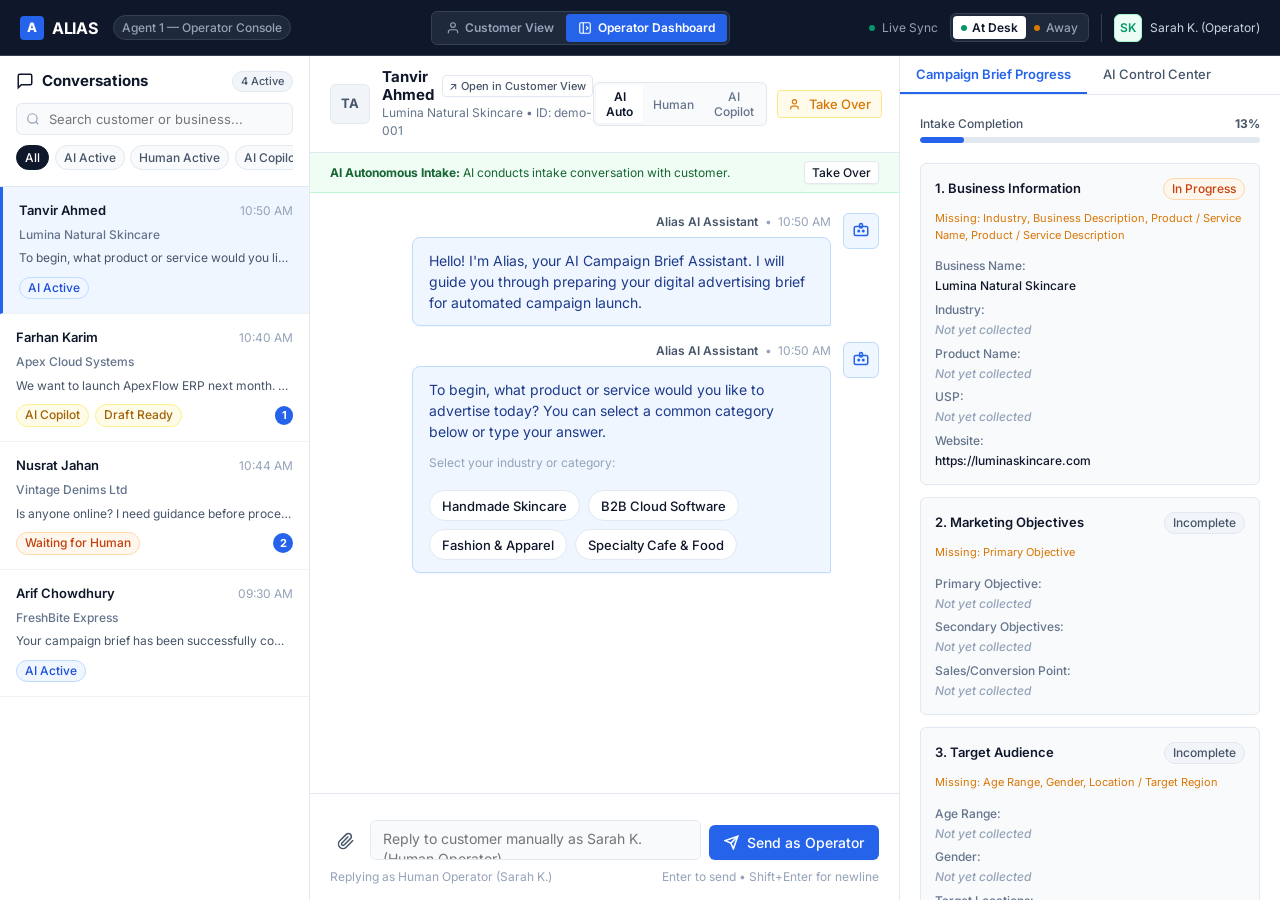
==== operator.html @ d5783acb "html files" ====
<!DOCTYPE html>
<html lang="en">
<head>
  <meta charset="UTF-8">
  <meta name="viewport" content="width=device-width, initial-scale=1.0">
  <title>Alias — Human–AI Operator Dashboard</title>
  <link rel="stylesheet" href="css/style.css?v=7">
  <link rel="stylesheet" href="css/layout.css?v=7">
  <link rel="stylesheet" href="css/components.css?v=7">
  <link rel="stylesheet" href="css/chat.css?v=7">
  <link rel="stylesheet" href="css/dashboard.css?v=7">
</head>
<body>
  <div class="app-wrapper">
    <!-- Top Navigation -->
    <header class="app-nav">
      <div class="nav-brand-section">
        <a href="index.html" class="brand-logo">
          <div class="brand-icon">A</div>
          <span>ALIAS</span>
        </a>
        <span class="module-badge">Agent 1 — Operator Console</span>
      </div>

      <!-- View Switcher -->
      <nav class="nav-view-switcher" aria-label="Interface Views">
        <a href="index.html" class="nav-switch-btn" id="nav-link-customer" title="Customer Experience">
          <svg width="14" height="14" viewBox="0 0 24 24" fill="none" stroke="currentColor" stroke-width="2"><path d="M20 21v-2a4 4 0 0 0-4-4H8a4 4 0 0 0-4 4v2"/><circle cx="12" cy="7" r="4"/></svg>
          Customer View
        </a>
        <a href="operator.html" class="nav-switch-btn active" title="Human Operator Dashboard">
          <svg width="14" height="14" viewBox="0 0 24 24" fill="none" stroke="currentColor" stroke-width="2"><rect width="18" height="18" x="3" y="3" rx="2"/><path d="M9 3v18"/><path d="m14 9 3 3-3 3"/></svg>
          Operator Dashboard
        </a>
      </nav>

      <div class="nav-actions-section">
        <div class="sync-status-indicator" title="Connected to Real-time State Bus">
          <span class="sync-pulse"></span>
          <span>Live Sync</span>
        </div>

        <!-- Operator Presence Switcher -->
        <div class="presence-selector" role="group" aria-label="Operator Desk Presence">
          <button class="presence-btn active" id="presence-btn-present" title="At Desk: AI displays response review window with auto-send countdown">
            <span class="badge-dot active"></span> At Desk
          </button>
          <button class="presence-btn" id="presence-btn-away" title="Away: AI auto-sends immediately without waiting">
            <span class="badge-dot warning"></span> Away
          </button>
        </div>

        <div style="display:flex; align-items:center; gap:0.5rem; font-size:12px; color:#cbd5e1; border-left:1px solid #334155; padding-left:0.75rem;">
          <div class="avatar avatar-human" style="width:28px; height:28px; font-size:12px;">SK</div>
          <span>Sarah K. (Operator)</span>
        </div>
      </div>
    </header>

    <!-- 3-Panel Operator Dashboard -->
    <main class="dashboard-container">
      
      <!-- Left Panel: Conversation List -->
      <section class="conversations-sidebar" aria-label="Customer conversations">
        <div class="sidebar-header">
          <div class="sidebar-title-row">
            <span class="sidebar-title">
              <svg width="18" height="18" viewBox="0 0 24 24" fill="none" stroke="currentColor" stroke-width="2"><path d="M21 15a2 2 0 0 1-2 2H7l-4 4V5a2 2 0 0 1 2-2h14a2 2 0 0 1 2 2z"/></svg>
              Conversations
            </span>
            <span class="badge badge-neutral" style="font-size:11px;">4 Active</span>
          </div>

          <!-- Search Input -->
          <div class="search-wrapper">
            <svg class="search-icon" width="14" height="14" viewBox="0 0 24 24" fill="none" stroke="currentColor" stroke-width="2"><circle cx="11" cy="11" r="8"/><path d="m21 21-4.3-4.3"/></svg>
            <input type="text" class="search-input" id="operator-search" placeholder="Search customer or business..." aria-label="Search conversations">
          </div>

          <!-- Filter Chips -->
          <div class="filter-chips">
            <button class="filter-chip active" data-filter="all">All</button>
            <button class="filter-chip" data-filter="ai_active">AI Active</button>
            <button class="filter-chip" data-filter="human_active">Human Active</button>
            <button class="filter-chip" data-filter="copilot">AI Copilot</button>
            <button class="filter-chip" data-filter="waiting">Waiting</button>
            <button class="filter-chip" data-filter="unread">Unread</button>
            <button class="filter-chip" data-filter="drafts">Pending Drafts</button>
          </div>
        </div>

        <!-- Conversation Cards -->
        <div class="conversations-list" id="conv-list-container" role="list">
          <!-- Rendered dynamically -->
        </div>
      </section>

      <!-- Center Panel: Conversation Workspace -->
      <section class="workspace-panel" aria-label="Conversation workspace">
        <!-- Header -->
        <div class="workspace-header">
          <div class="workspace-customer-meta">
            <div class="avatar avatar-customer" id="ws-customer-avatar" style="width:40px; height:40px; font-weight:700;">TA</div>
            <div>
              <div style="display:flex; align-items:center; gap:0.5rem;">
                <div class="workspace-customer-name" id="ws-customer-name">Tanvir Ahmed</div>
                <a href="index.html" class="btn btn-ghost btn-xs" id="ws-open-customer-view" title="Switch Customer View to this account" style="font-size:11px; padding:2px 6px; border:1px solid #e2e8f0;">
                  ↗ Open in Customer View
                </a>
              </div>
              <div class="workspace-customer-sub" id="ws-business-name">Lumina Natural Skincare • ID: demo-001</div>
            </div>
          </div>

          <!-- Mode Segmented Control & Handoff Actions -->
          <div class="workspace-controls">
            <div class="mode-segmented-control" role="group" aria-label="Conversation Operating Mode">
              <button class="mode-segment-btn active" id="mode-btn-auto" title="AI handles conversation independently">AI Auto</button>
              <button class="mode-segment-btn" id="mode-btn-human" title="Human operator handles conversation directly">Human</button>
              <button class="mode-segment-btn" id="mode-btn-copilot" title="AI suggests drafts; operator approves prior to sending">AI Copilot</button>
            </div>

            <!-- Quick Action Buttons -->
            <button class="btn btn-warning btn-sm" id="btn-takeover" title="Take over conversation immediately from AI">
              <svg width="13" height="13" viewBox="0 0 24 24" fill="none" stroke="currentColor" stroke-width="2"><path d="M19 21v-2a4 4 0 0 0-4-4H9a4 4 0 0 0-4 4v2"/><circle cx="12" cy="7" r="4"/></svg>
              Take Over
            </button>
            <button class="btn btn-secondary btn-sm" id="btn-return-ai" style="display:none;" title="Return control back to automated AI intake">
              <svg width="13" height="13" viewBox="0 0 24 24" fill="none" stroke="currentColor" stroke-width="2"><path d="M12 2a2 2 0 0 1 2 2v2a2 2 0 0 1-2 2 2 2 0 0 1-2-2V4a2 2 0 0 1 2-2z"/><rect width="18" height="12" x="3" y="6" rx="2"/></svg>
              Return to AI
            </button>
          </div>
        </div>

        <!-- Status & Countdown Banner -->
        <div class="workspace-status-banner banner-ai" id="ws-banner">
          <span id="ws-banner-text"><strong>AI Automatic Active:</strong> Alias AI is autonomously conducting campaign intake.</span>
          <span id="ws-banner-action"></span>
        </div>

        <!-- AI Pre-Send Review Card (for AI Auto mode with countdown & editing) -->
        <div id="auto-review-container"></div>

        <!-- Copilot Suggested Draft Container (Docked when available) -->
        <div id="copilot-draft-container"></div>

        <!-- Shared Message Timeline -->
        <div class="chat-messages operator-view" id="ws-chat-messages" role="log" aria-live="polite">
          <!-- Rendered dynamically with distinct sender labels -->
        </div>

        <!-- Operator Composer -->
        <div class="chat-composer">
          <!-- Attachment Preview Bar -->
          <div id="operator-attachment-preview-container" class="attachment-preview-bar"></div>

          <div class="composer-controls">
            <!-- Hidden native file input -->
            <input type="file" id="operator-file-input" style="display:none;" multiple accept=".pdf,.doc,.docx,.png,.jpg,.jpeg,.webp">
            <button class="btn-icon" id="btn-operator-attach" title="Attach Campaign Reference Document">
              <svg width="18" height="18" viewBox="0 0 24 24" fill="none" stroke="currentColor" stroke-width="2"><path d="m21.44 11.05-9.19 9.19a6 6 0 0 1-8.49-8.49l8.57-8.57A4 4 0 1 1 18 8.84l-8.59 8.57a2 2 0 0 1-2.83-2.83l8.49-8.48"/></svg>
            </button>
            <textarea
              class="composer-input"
              id="operator-composer-input"
              rows="1"
              placeholder="Reply to customer manually as Sarah K. (Human Operator)..."
              aria-label="Operator reply"
            ></textarea>
            <button class="btn btn-primary" id="btn-operator-send" title="Send message to customer">
              <svg width="15" height="15" viewBox="0 0 24 24" fill="none" stroke="currentColor" stroke-width="2.5"><line x1="22" y1="2" x2="11" y2="13"/><polygon points="22 2 15 22 11 13 2 9 22 2"/></svg>
              <span>Send as Operator</span>
            </button>
          </div>
          <div class="composer-footer">
            <span>Replying as Human Operator (Sarah K.)</span>
            <span>Enter to send • Shift+Enter for newline</span>
          </div>
        </div>
      </section>

      <!-- Right Panel: Customer Information & AI Control Center -->
      <aside class="details-sidebar" aria-label="Customer details and AI control center">
        <!-- Tab Navigation -->
        <div class="tabs-nav">
          <button class="tab-btn active" id="tab-btn-campaign">Campaign Brief Progress</button>
          <button class="tab-btn" id="tab-btn-aicontrol">AI Control Center</button>
        </div>

        <!-- Tab 1: Campaign Brief Progress -->
        <div class="tab-panel active details-content" id="panel-campaign">
          <!-- Progress Gauge -->
          <div class="progress-container">
            <div class="progress-header">
              <span>Intake Completion</span>
              <strong id="operator-progress-percent">0%</strong>
            </div>
            <div class="progress-track">
              <div class="progress-fill" id="operator-progress-bar" style="width: 0%;"></div>
            </div>
          </div>

          <!-- 6 Core Campaign Sections -->
          <div id="campaign-sections-container" style="display:flex; flex-direction:column; gap:0.75rem;">
            <!-- Rendered dynamically -->
          </div>

          <!-- Review & Confirm Button -->
          <div style="margin-top:auto; padding-top:0.75rem;">
            <button class="btn btn-primary" id="btn-open-brief-modal" style="width:100%;">
              Review & Confirm Final Brief
            </button>
          </div>
        </div>

        <!-- Tab 2: AI Control Center -->
        <div class="tab-panel details-content" id="panel-aicontrol">
          <!-- Global AI Controls -->
          <div class="control-group">
            <div class="control-group-title">
              <svg width="16" height="16" viewBox="0 0 24 24" fill="none" stroke="currentColor" stroke-width="2"><circle cx="12" cy="12" r="3"/><path d="M19.4 15a1.65 1.65 0 0 0 .33 1.82l.06.06a2 2 0 0 1 0 2.83 2 2 0 0 1-2.83 0l-.06-.06a1.65 1.65 0 0 0-1.82-.33 1.65 1.65 0 0 0-1 1.51V21a2 2 0 0 1-2 2 2 2 0 0 1-2-2v-.09A1.65 1.65 0 0 0 9 19.4a1.65 1.65 0 0 0-1.82.33l-.06.06a2 2 0 0 1-2.83 0 2 2 0 0 1 0-2.83l.06-.06a1.65 1.65 0 0 0 .33-1.82 1.65 1.65 0 0 0-1.51-1H3a2 2 0 0 1-2-2 2 2 0 0 1 2-2h.09A1.65 1.65 0 0 0 4.6 9a1.65 1.65 0 0 0-.33-1.82l-.06-.06a2 2 0 0 1 0-2.83 2 2 0 0 1 2.83 0l.06.06a1.65 1.65 0 0 0 1.82.33H9a1.65 1.65 0 0 0 1-1.51V3a2 2 0 0 1 2-2 2 2 0 0 1 2 2v.09a1.65 1.65 0 0 0 1 1.51 1.65 1.65 0 0 0 1.82-.33l.06-.06a2 2 0 0 1 2.83 0 2 2 0 0 1 0 2.83l-.06.06a1.65 1.65 0 0 0-.33 1.82V9a1.65 1.65 0 0 0 1.51 1H21a2 2 0 0 1 2 2 2 2 0 0 1-2 2h-.09a1.65 1.65 0 0 0-1.51 1z"/></svg>
              Global Policy Controls
            </div>

            <div class="control-row">
              <div>
                <div style="font-weight:600; font-size:13px;">Master AI Auto-Response</div>
                <div style="font-size:11px; color:#64748b;">Allow AI to send automated messages</div>
              </div>
              <label class="toggle-switch">
                <input type="checkbox" id="toggle-global-ai" checked>
                <span class="toggle-slider"></span>
              </label>
            </div>

            <div class="control-row">
              <div>
                <div style="font-weight:600; font-size:13px;">Global AI Copilot Mode</div>
                <div style="font-size:11px; color:#64748b;">Generate drafts for human approval</div>
              </div>
              <label class="toggle-switch">
                <input type="checkbox" id="toggle-global-copilot" checked>
                <span class="toggle-slider"></span>
              </label>
            </div>
          </div>

          <!-- Automatic Takeover Settings -->
          <div class="control-group">
            <div class="control-group-title">
              <svg width="16" height="16" viewBox="0 0 24 24" fill="none" stroke="currentColor" stroke-width="2"><circle cx="12" cy="12" r="10"/><polyline points="12 6 12 12 16 14"/></svg>
              Automatic AI Takeover Policy
            </div>
            <div style="font-size:12px; color:#475569;">
              If a customer message remains unanswered by a human operator, AI will automatically take over to ensure continuity.
            </div>
            <div class="form-group" style="margin-top:0.35rem;">
              <label class="form-label">Waiting Period Delay</label>
              <select class="form-control" id="select-takeover-delay">
                <option value="15">15 seconds (Demo Fast Simulation)</option>
                <option value="120">2 minutes</option>
                <option value="300">5 minutes</option>
                <option value="600">10 minutes</option>
                <option value="900">15 minutes</option>
              </select>
            </div>
          </div>

          <!-- Pre-Send Review Window Settings -->
          <div class="control-group">
            <div class="control-group-title">
              <svg width="16" height="16" viewBox="0 0 24 24" fill="none" stroke="currentColor" stroke-width="2"><path d="M12 2a2 2 0 0 1 2 2v2a2 2 0 0 1-2 2 2 2 0 0 1-2-2V4a2 2 0 0 1 2-2z"/><rect width="18" height="12" x="3" y="6" rx="2"/></svg>
              AI Pre-Send Review Window (Grace Period)
            </div>
            <div style="font-size:12px; color:#475569;">
              When operator is At Desk, AI displays generated messages for this period allowing corrections. If you do not intervene, AI sends automatically when the timer reaches zero.
            </div>
            <div class="form-group" style="margin-top:0.35rem;">
              <label class="form-label">Review Window Countdown</label>
              <select class="form-control" id="select-review-delay">
                <option value="5">5 seconds (Quick Peek)</option>
                <option value="15" selected>15 seconds (Standard Review)</option>
                <option value="30">30 seconds (Thorough Review)</option>
                <option value="60">60 seconds (Extended Review)</option>
                <option value="0">0 seconds (Instant Auto-Send)</option>
              </select>
            </div>
          </div>
        </div>
      </aside>
    </main>

    <!-- Final Brief Review Modal -->
    <div class="modal-overlay" id="brief-modal" role="dialog" aria-modal="true" aria-labelledby="modal-title">
      <div class="modal-container">
        <div class="modal-header">
          <h2 id="modal-title" style="font-size:16px; font-weight:700; color:#0f172a;">Campaign Brief Intake Summary</h2>
          <button class="btn-icon" id="btn-close-modal" title="Close modal">
            <svg width="18" height="18" viewBox="0 0 24 24" fill="none" stroke="currentColor" stroke-width="2"><line x1="18" y1="6" x2="6" y2="18"/><line x1="6" y1="6" x2="18" y2="18"/></svg>
          </button>
        </div>
        <div class="modal-body" id="brief-modal-content">
          <!-- Rendered dynamically -->
        </div>
        <div class="modal-footer">
          <button class="btn btn-secondary" id="btn-modal-close-action">Close</button>
          <button class="btn btn-primary" id="btn-modal-confirm">Confirm Campaign Brief</button>
        </div>
      </div>
    </div>

    <!-- Toast Notification Container -->
    <div class="toast-container" id="toast-container"></div>
  </div>

  <!-- JavaScript Modules -->
  <script src="js/state.js?v=7"></script>
  <script src="js/campaign.js?v=7"></script>
  <script src="js/mockAI.js?v=7"></script>
  <script src="js/handoff.js?v=7"></script>
  <script src="js/aiControl.js?v=7"></script>
  <script src="js/chat.js?v=7"></script>
  <script src="js/operator.js?v=7"></script>
</body>
</html>
---- css/style.css ----
/* ALIAS Enterprise Design System - Base & Typography */
@import url('https://fonts.googleapis.com/css2?family=Inter:wght@400;500;600;700&display=swap');

:root {
  /* Color Palette - Enterprise Slate & Blue */
  --color-primary: #2563eb;
  --color-primary-hover: #1d4ed8;
  --color-primary-light: #eff6ff;
  --color-primary-subtle: #dbeafe;
  --color-primary-dark: #1e40af;

  --color-navy: #0f172a;
  --color-navy-surface: #1e293b;
  --color-navy-border: #334155;

  --color-bg: #f8fafc;
  --color-surface: #ffffff;
  --color-surface-hover: #f1f5f9;
  --color-border: #e2e8f0;
  --color-border-subtle: #edf2f7;

  --color-text-main: #0f172a;
  --color-text-secondary: #475569;
  --color-text-muted: #64748b;
  --color-text-subtle: #94a3b8;
  --color-text-inverse: #ffffff;

  --color-success: #059669;
  --color-success-bg: #ecfdf5;
  --color-success-border: #a7f3d0;

  --color-warning: #d97706;
  --color-warning-bg: #fffbeb;
  --color-warning-border: #fde68a;

  --color-danger: #dc2626;
  --color-danger-bg: #fef2f2;
  --color-danger-border: #fecaca;

  --color-purple: #6366f1;
  --color-purple-bg: #eef2ff;
  --color-purple-border: #c7d2fe;

  /* Typography */
  --font-family: 'Inter', -apple-system, BlinkMacSystemFont, "Segoe UI", Roboto, sans-serif;
  --font-size-xs: 0.75rem;     /* 12px */
  --font-size-sm: 0.8125rem;   /* 13px */
  --font-size-base: 0.875rem;  /* 14px */
  --font-size-md: 0.9375rem;   /* 15px */
  --font-size-lg: 1rem;        /* 16px */
  --font-size-xl: 1.125rem;    /* 18px */
  --font-size-2xl: 1.25rem;    /* 20px */
  --font-size-3xl: 1.5rem;     /* 24px */

  /* Spacing */
  --space-1: 0.25rem;  /* 4px */
  --space-2: 0.5rem;   /* 8px */
  --space-3: 0.75rem;  /* 12px */
  --space-4: 1rem;     /* 16px */
  --space-5: 1.25rem;  /* 20px */
  --space-6: 1.5rem;   /* 24px */
  --space-8: 2rem;     /* 32px */
  --space-10: 2.5rem;  /* 40px */

  /* Radii */
  --radius-sm: 4px;
  --radius-md: 6px;
  --radius-lg: 8px;
  --radius-xl: 12px;
  --radius-full: 9999px;

  /* Shadows - Minimal & crisp */
  --shadow-xs: 0 1px 2px rgba(15, 23, 42, 0.04);
  --shadow-sm: 0 1px 3px rgba(15, 23, 42, 0.08), 0 1px 2px rgba(15, 23, 42, 0.04);
  --shadow-md: 0 4px 6px -1px rgba(15, 23, 42, 0.07), 0 2px 4px -2px rgba(15, 23, 42, 0.05);
  --shadow-lg: 0 10px 15px -3px rgba(15, 23, 42, 0.08), 0 4px 6px -4px rgba(15, 23, 42, 0.03);
  --shadow-dropdown: 0 10px 25px -5px rgba(15, 23, 42, 0.12), 0 8px 10px -6px rgba(15, 23, 42, 0.08);

  /* Transitions */
  --transition-fast: 150ms ease;
  --transition-base: 200ms ease;
  --transition-smooth: 250ms cubic-bezier(0.16, 1, 0.3, 1);
}

*, *::before, *::after {
  box-sizing: border-box;
  margin: 0;
  padding: 0;
}

body {
  font-family: var(--font-family);
  font-size: var(--font-size-base);
  line-height: 1.5;
  color: var(--color-text-main);
  background-color: var(--color-bg);
  -webkit-font-smoothing: antialiased;
  -moz-osx-font-smoothing: grayscale;
  height: 100vh;
  overflow: hidden;
}

/* Scrollbar Styling */
::-webkit-scrollbar {
  width: 6px;
  height: 6px;
}
::-webkit-scrollbar-track {
  background: transparent;
}
::-webkit-scrollbar-thumb {
  background: #cbd5e1;
  border-radius: var(--radius-full);
}
::-webkit-scrollbar-thumb:hover {
  background: #94a3b8;
}

/* Accessibility & Focus */
:focus-visible {
  outline: 2px solid var(--color-primary);
  outline-offset: 2px;
}

a {
  color: inherit;
  text-decoration: none;
}

button {
  font-family: inherit;
  font-size: inherit;
  border: none;
  background: none;
  cursor: pointer;
}

input, textarea, select {
  font-family: inherit;
  font-size: inherit;
  color: inherit;
}
---- css/layout.css ----
/* ALIAS Application Layout & Navigation */

.app-wrapper {
  display: flex;
  flex-direction: column;
  height: 100vh;
  width: 100vw;
  overflow: hidden;
  background-color: var(--color-bg);
}

/* Global Top Navigation */
.app-nav {
  height: 56px;
  background-color: var(--color-navy);
  color: var(--color-text-inverse);
  display: flex;
  align-items: center;
  justify-content: space-between;
  padding: 0 1.25rem;
  border-bottom: 1px solid var(--color-navy-border);
  z-index: 50;
  flex-shrink: 0;
}

.nav-brand-section {
  display: flex;
  align-items: center;
  gap: 1rem;
}

.brand-logo {
  display: flex;
  align-items: center;
  gap: 0.5rem;
  font-weight: 700;
  font-size: var(--font-size-lg);
  letter-spacing: -0.02em;
  color: white;
}

.brand-icon {
  width: 24px;
  height: 24px;
  background: var(--color-primary);
  border-radius: var(--radius-sm);
  display: flex;
  align-items: center;
  justify-content: center;
  font-size: 13px;
  font-weight: 800;
}

.module-badge {
  font-size: var(--font-size-xs);
  padding: 0.15rem 0.5rem;
  background-color: var(--color-navy-surface);
  border: 1px solid var(--color-navy-border);
  border-radius: var(--radius-full);
  color: #94a3b8;
  font-weight: 500;
}

.nav-view-switcher {
  display: flex;
  align-items: center;
  background-color: var(--color-navy-surface);
  border: 1px solid var(--color-navy-border);
  border-radius: var(--radius-md);
  padding: 2px;
}

.nav-switch-btn {
  padding: 0.3125rem 0.75rem;
  font-size: var(--font-size-xs);
  font-weight: 600;
  border-radius: var(--radius-sm);
  color: #94a3b8;
  display: flex;
  align-items: center;
  gap: 0.35rem;
  transition: all var(--transition-fast);
}

.nav-switch-btn:hover {
  color: white;
}

.nav-switch-btn.active {
  background-color: var(--color-primary);
  color: white;
}

.nav-actions-section {
  display: flex;
  align-items: center;
  gap: 0.75rem;
}

.sync-status-indicator {
  display: flex;
  align-items: center;
  gap: 0.4rem;
  font-size: var(--font-size-xs);
  color: #94a3b8;
}

/* Active Customer Profile Pill in Top Nav */
.customer-active-pill {
  display: flex;
  align-items: center;
  gap: 0.5rem;
  background: rgba(255, 255, 255, 0.08);
  border: 1px solid rgba(255, 255, 255, 0.18);
  border-radius: var(--radius-md);
  padding: 4px 10px;
}

.sync-pulse {
  width: 6px;
  height: 6px;
  border-radius: 50%;
  background-color: var(--color-success);
}

/* Customer Experience Layout (matches Operator Dashboard full-height workspace) */
.customer-layout {
  display: flex;
  height: calc(100vh - 56px);
  overflow: hidden;
  background-color: var(--color-bg);
  width: 100vw;
}

/* Customer Profiles Sidebar */
.customer-sidebar {
  width: 310px;
  min-width: 280px;
  background: var(--color-surface);
  border-right: 1px solid var(--color-border);
  display: flex;
  flex-direction: column;
  height: 100%;
  overflow: hidden;
  flex-shrink: 0;
}

.customer-card-frame {
  flex: 1;
  min-width: 0;
  background: white;
  display: flex;
  flex-direction: column;
  height: 100%;
  overflow: hidden;
}

/* Customer Intake Progress Stepper */
.customer-intake-progress {
  display: flex;
  flex-direction: column;
  gap: 3px;
  min-width: 140px;
  cursor: pointer;
  padding: 0.25rem 0.5rem;
  border-radius: var(--radius-sm);
  border: 1px solid transparent;
  transition: all var(--transition-fast);
}

.customer-intake-progress:hover {
  background-color: var(--color-bg);
  border-color: var(--color-border);
}

.stepper-meta {
  display: flex;
  align-items: center;
  justify-content: space-between;
  gap: 0.35rem;
  font-size: var(--font-size-xs);
}

.stepper-label {
  font-weight: 600;
  color: var(--color-text-main);
}

.stepper-topic {
  color: var(--color-text-muted);
  font-size: 0.6875rem;
}

.stepper-track {
  width: 100%;
  height: 4px;
  background-color: var(--color-border);
  border-radius: var(--radius-full);
  overflow: hidden;
}

.stepper-bar {
  height: 100%;
  background-color: var(--color-primary);
  border-radius: var(--radius-full);
  transition: width 300ms ease;
}

.stepper-bar.complete {
  background-color: var(--color-success);
}

/* Customer Side Drawer for Live Brief */
.brief-drawer {
  position: fixed;
  top: 56px;
  right: 0;
  width: 360px;
  height: calc(100vh - 56px);
  background: white;
  border-left: 1px solid var(--color-border);
  box-shadow: var(--shadow-lg);
  transform: translateX(100%);
  transition: transform var(--transition-smooth);
  z-index: 90;
  display: flex;
  flex-direction: column;
}

.brief-drawer.open {
  transform: translateX(0);
}

.drawer-header {
  padding: 1rem 1.25rem;
  border-bottom: 1px solid var(--color-border);
  display: flex;
  align-items: center;
  justify-content: space-between;
}

.drawer-body {
  flex: 1;
  overflow-y: auto;
  padding: 1.25rem;
  display: flex;
  flex-direction: column;
  gap: 1rem;
}

.drawer-footer {
  padding: 0.875rem 1.25rem;
  border-top: 1px solid var(--color-border);
  background: var(--color-bg);
}

/* Responsive Rules */
@media (max-width: 1024px) {
  .dashboard-container {
    grid-template-columns: 260px 1fr 320px;
  }
}

@media (max-width: 860px) {
  .dashboard-container {
    grid-template-columns: 1fr;
    position: relative;
  }

  .conversations-sidebar,
  .details-sidebar {
    display: none;
    position: absolute;
    top: 0;
    bottom: 0;
    width: 300px;
    z-index: 40;
    box-shadow: var(--shadow-lg);
  }

  .conversations-sidebar.mobile-open {
    display: flex;
    left: 0;
  }

  .details-sidebar.mobile-open {
    display: flex;
    right: 0;
  }

  .customer-layout {
    padding: 0;
  }

  .customer-card-frame {
    max-width: 100%;
    border-radius: 0;
    border: none;
  }

  .brief-drawer {
    width: 100%;
  }
}
---- css/components.css ----
/* ALIAS UI Components - Professional Enterprise Design */

/* Buttons */
.btn {
  display: inline-flex;
  align-items: center;
  justify-content: center;
  gap: var(--space-2);
  padding: 0.5rem 0.875rem;
  font-size: var(--font-size-base);
  font-weight: 500;
  border-radius: var(--radius-md);
  border: 1px solid transparent;
  transition: all var(--transition-fast);
  white-space: nowrap;
  user-select: none;
}

.btn:disabled {
  opacity: 0.5;
  cursor: not-allowed;
  pointer-events: none;
}

.btn-primary {
  background-color: var(--color-primary);
  color: var(--color-text-inverse);
  box-shadow: var(--shadow-xs);
}
.btn-primary:hover {
  background-color: var(--color-primary-hover);
}
.btn-primary:active {
  background-color: var(--color-primary-dark);
}

.btn-secondary {
  background-color: var(--color-surface);
  color: var(--color-text-main);
  border-color: var(--color-border);
  box-shadow: var(--shadow-xs);
}
.btn-secondary:hover {
  background-color: var(--color-surface-hover);
  border-color: #cbd5e1;
}

.btn-outline {
  background-color: transparent;
  color: var(--color-primary);
  border-color: var(--color-primary);
}
.btn-outline:hover {
  background-color: var(--color-primary-light);
}

.btn-ghost {
  background-color: transparent;
  color: var(--color-text-secondary);
}
.btn-ghost:hover {
  background-color: var(--color-surface-hover);
  color: var(--color-text-main);
}

.btn-danger {
  background-color: var(--color-danger);
  color: var(--color-text-inverse);
}
.btn-danger:hover {
  background-color: #b91c1c;
}

.btn-warning {
  background-color: var(--color-warning-bg);
  color: var(--color-warning);
  border-color: var(--color-warning-border);
}
.btn-warning:hover {
  background-color: #fef3c7;
}

.btn-success {
  background-color: var(--color-success);
  color: var(--color-text-inverse);
}
.btn-success:hover {
  background-color: #047857;
}

.btn-sm {
  padding: 0.3125rem 0.625rem;
  font-size: var(--font-size-sm);
  border-radius: var(--radius-sm);
}

.btn-xs {
  padding: 0.2rem 0.45rem;
  font-size: var(--font-size-xs);
  border-radius: var(--radius-sm);
}

.btn-icon {
  padding: 0.4375rem;
  border-radius: var(--radius-md);
  color: var(--color-text-secondary);
}
.btn-icon:hover {
  background-color: var(--color-surface-hover);
  color: var(--color-text-main);
}

/* Badges */
.badge {
  display: inline-flex;
  align-items: center;
  gap: 0.35rem;
  padding: 0.1875rem 0.5rem;
  font-size: var(--font-size-xs);
  font-weight: 500;
  border-radius: var(--radius-full);
  line-height: 1.2;
}

.badge-ai {
  background-color: #eff6ff;
  color: #1d4ed8;
  border: 1px solid #bfdbfe;
}

.badge-human {
  background-color: #f0fdf4;
  color: #15803d;
  border: 1px solid #bbf7d0;
}

.badge-copilot {
  background-color: #fefce8;
  color: #a16207;
  border: 1px solid #fef08a;
}

.badge-warning {
  background-color: #fff7ed;
  color: #c2410c;
  border: 1px solid #fed7aa;
}

.badge-neutral {
  background-color: #f1f5f9;
  color: #475569;
  border: 1px solid #e2e8f0;
}

.badge-success {
  background-color: #ecfdf5;
  color: #047857;
  border: 1px solid #a7f3d0;
}

.badge-dot {
  width: 6px;
  height: 6px;
  border-radius: 50%;
  display: inline-block;
}
.badge-dot.active { background-color: var(--color-success); }
.badge-dot.warning { background-color: var(--color-warning); }
.badge-dot.ai { background-color: var(--color-primary); }
.badge-dot.copilot { background-color: #eab308; }

/* Forms & Inputs */
.form-group {
  display: flex;
  flex-direction: column;
  gap: var(--space-1);
  margin-bottom: var(--space-3);
}

.form-label {
  font-size: var(--font-size-sm);
  font-weight: 500;
  color: var(--color-text-secondary);
}

.form-control {
  width: 100%;
  padding: 0.5rem 0.75rem;
  font-size: var(--font-size-base);
  background-color: var(--color-surface);
  border: 1px solid var(--color-border);
  border-radius: var(--radius-md);
  color: var(--color-text-main);
  transition: border-color var(--transition-fast), box-shadow var(--transition-fast);
}

.form-control:focus {
  border-color: var(--color-primary);
  box-shadow: 0 0 0 3px rgba(37, 99, 235, 0.12);
  outline: none;
}

.form-control::placeholder {
  color: var(--color-text-subtle);
}

.form-control.input-error {
  border-color: var(--color-danger);
}

.form-hint {
  font-size: var(--font-size-xs);
  color: var(--color-text-subtle);
}

.form-error-msg {
  font-size: var(--font-size-xs);
  color: var(--color-danger);
  margin-top: 2px;
}

/* Toggle Switch */
.toggle-switch {
  position: relative;
  display: inline-flex;
  align-items: center;
  gap: var(--space-2);
  cursor: pointer;
  user-select: none;
}

.toggle-switch input {
  opacity: 0;
  width: 0;
  height: 0;
  position: absolute;
}

.toggle-slider {
  position: relative;
  width: 36px;
  height: 20px;
  background-color: #cbd5e1;
  border-radius: var(--radius-full);
  transition: background-color var(--transition-fast);
}

.toggle-slider::before {
  content: "";
  position: absolute;
  height: 16px;
  width: 16px;
  left: 2px;
  top: 2px;
  background-color: white;
  border-radius: 50%;
  transition: transform var(--transition-fast);
  box-shadow: 0 1px 2px rgba(0,0,0,0.2);
}

.toggle-switch input:checked + .toggle-slider {
  background-color: var(--color-primary);
}

.toggle-switch input:checked + .toggle-slider::before {
  transform: translateX(16px);
}

/* Progress Bar */
.progress-container {
  display: flex;
  flex-direction: column;
  gap: var(--space-1);
}

.progress-header {
  display: flex;
  justify-content: space-between;
  align-items: center;
  font-size: var(--font-size-xs);
  color: var(--color-text-secondary);
  font-weight: 500;
}

.progress-track {
  width: 100%;
  height: 6px;
  background-color: var(--color-border);
  border-radius: var(--radius-full);
  overflow: hidden;
}

.progress-fill {
  height: 100%;
  background-color: var(--color-primary);
  border-radius: var(--radius-full);
  transition: width 300ms ease;
}

/* Tabs */
.tabs-nav {
  display: flex;
  border-bottom: 1px solid var(--color-border);
  background: var(--color-surface);
}

.tab-btn {
  padding: 0.625rem 1rem;
  font-size: var(--font-size-sm);
  font-weight: 500;
  color: var(--color-text-secondary);
  border-bottom: 2px solid transparent;
  transition: all var(--transition-fast);
}

.tab-btn:hover {
  color: var(--color-text-main);
}

.tab-btn.active {
  color: var(--color-primary);
  border-bottom-color: var(--color-primary);
  font-weight: 600;
}

.tab-panel {
  display: none;
}

.tab-panel.active {
  display: block;
}

/* Cards */
.card {
  background-color: var(--color-surface);
  border: 1px solid var(--color-border);
  border-radius: var(--radius-lg);
  box-shadow: var(--shadow-xs);
}

.card-header {
  padding: var(--space-3) var(--space-4);
  border-bottom: 1px solid var(--color-border);
  display: flex;
  align-items: center;
  justify-content: space-between;
}

.card-title {
  font-size: var(--font-size-md);
  font-weight: 600;
  color: var(--color-text-main);
}

.card-body {
  padding: var(--space-4);
}

/* Modals */
.modal-overlay {
  position: fixed;
  top: 0;
  left: 0;
  width: 100vw;
  height: 100vh;
  background: rgba(15, 23, 42, 0.45);
  backdrop-filter: blur(2px);
  display: flex;
  align-items: center;
  justify-content: center;
  z-index: 1000;
  opacity: 0;
  pointer-events: none;
  transition: opacity var(--transition-fast);
}

.modal-overlay.open {
  opacity: 1;
  pointer-events: auto;
}

.modal-container {
  background: var(--color-surface);
  border-radius: var(--radius-xl);
  box-shadow: var(--shadow-dropdown);
  width: 90%;
  max-width: 640px;
  max-height: 85vh;
  display: flex;
  flex-direction: column;
  overflow: hidden;
  transform: translateY(8px);
  transition: transform var(--transition-smooth);
}

.modal-overlay.open .modal-container {
  transform: translateY(0);
}

.modal-header {
  padding: var(--space-4) var(--space-5);
  border-bottom: 1px solid var(--color-border);
  display: flex;
  align-items: center;
  justify-content: space-between;
}

.modal-body {
  padding: var(--space-5);
  overflow-y: auto;
}

.modal-footer {
  padding: var(--space-3) var(--space-5);
  border-top: 1px solid var(--color-border);
  background: var(--color-bg);
  display: flex;
  justify-content: flex-end;
  gap: var(--space-2);
}

/* Toast Notifications */
.toast-container {
  position: fixed;
  bottom: 24px;
  right: 24px;
  display: flex;
  flex-direction: column;
  gap: var(--space-2);
  z-index: 2000;
  pointer-events: none;
}

.toast {
  background: var(--color-navy);
  color: white;
  padding: 0.625rem 1rem;
  border-radius: var(--radius-md);
  font-size: var(--font-size-sm);
  display: flex;
  align-items: center;
  gap: var(--space-2);
  box-shadow: var(--shadow-lg);
  pointer-events: auto;
  animation: toastIn 200ms ease;
  transition: opacity 200ms ease;
}

@keyframes toastIn {
  from { opacity: 0; transform: translateY(10px); }
  to { opacity: 1; transform: translateY(0); }
}

.toast.toast-success { border-left: 4px solid var(--color-success); }
.toast.toast-warning { border-left: 4px solid var(--color-warning); }
.toast.toast-info { border-left: 4px solid var(--color-primary); }
---- css/chat.css ----
/* ALIAS Conversational Interface Styles */

.chat-container {
  display: flex;
  flex-direction: column;
  height: 100%;
  position: relative;
  background-color: var(--color-surface);
}

/* Chat Header (Customer view) */
.chat-header {
  padding: 0.75rem 1.25rem;
  border-bottom: 1px solid var(--color-border);
  display: flex;
  align-items: center;
  justify-content: space-between;
  background: var(--color-surface);
  z-index: 10;
}

.chat-header-info {
  display: flex;
  align-items: center;
  gap: var(--space-3);
}

.avatar {
  width: 36px;
  height: 36px;
  border-radius: var(--radius-md);
  display: flex;
  align-items: center;
  justify-content: center;
  font-weight: 600;
  font-size: var(--font-size-sm);
  flex-shrink: 0;
}

.avatar-ai {
  background: #eff6ff;
  color: var(--color-primary);
  border: 1px solid #bfdbfe;
}

.avatar-human {
  background: #ecfdf5;
  color: var(--color-success);
  border: 1px solid #a7f3d0;
}

.avatar-customer {
  background: #f1f5f9;
  color: #475569;
  border: 1px solid #e2e8f0;
}

.chat-header-title {
  font-size: var(--font-size-md);
  font-weight: 600;
  color: var(--color-text-main);
  line-height: 1.2;
}

.chat-header-status {
  font-size: var(--font-size-xs);
  color: var(--color-text-muted);
  display: flex;
  align-items: center;
  gap: 0.35rem;
  margin-top: 2px;
}

/* Chat Timeline / Messages List */
.chat-messages {
  flex: 1;
  overflow-y: auto;
  padding: 1.25rem;
  display: flex;
  flex-direction: column;
  gap: 1rem;
  scroll-behavior: smooth;
}

/* Message Item */
.message-row {
  display: flex;
  gap: 0.75rem;
  max-width: 85%;
  animation: messageAppear 200ms ease;
}

@keyframes messageAppear {
  from { opacity: 0; transform: translateY(6px); }
  to { opacity: 1; transform: translateY(0); }
}

.message-row.incoming {
  align-self: flex-start;
}

.message-row.outgoing {
  align-self: flex-end;
  flex-direction: row-reverse;
}

/* In Customer View: Customer is outgoing (right), AI/Human is incoming (left) */
/* In Operator View: Customer is incoming (left), AI/Human is outgoing (right) */
.operator-view .message-row.sender-customer {
  align-self: flex-start;
  flex-direction: row;
}

.operator-view .message-row.sender-ai,
.operator-view .message-row.sender-human {
  align-self: flex-end;
  flex-direction: row-reverse;
}

.message-bubble-wrapper {
  display: flex;
  flex-direction: column;
  gap: 0.25rem;
  max-width: 100%;
}

.message-row.outgoing .message-bubble-wrapper {
  align-items: flex-end;
}

.message-row.incoming .message-bubble-wrapper {
  align-items: flex-start;
}

.message-meta {
  display: flex;
  align-items: center;
  gap: 0.4rem;
  font-size: var(--font-size-xs);
  color: var(--color-text-subtle);
  margin-bottom: 2px;
  white-space: nowrap;
}

.message-row.outgoing .message-meta {
  justify-content: flex-end;
}

.sender-name {
  font-weight: 600;
  color: var(--color-text-secondary);
}

.message-bubble {
  padding: 0.75rem 1rem;
  border-radius: var(--radius-lg);
  font-size: var(--font-size-base);
  line-height: 1.5;
  word-break: break-word;
  position: relative;
}

/* Customer message styling */
.bubble-customer {
  background-color: var(--color-primary);
  color: var(--color-text-inverse);
  border-bottom-right-radius: 2px;
}

.operator-view .bubble-customer {
  background-color: #f1f5f9;
  color: var(--color-text-main);
  border: 1px solid var(--color-border);
  border-bottom-left-radius: 2px;
  border-bottom-right-radius: var(--radius-lg);
}

/* AI Assistant message styling */
.bubble-ai {
  background-color: #ffffff;
  color: var(--color-text-main);
  border: 1px solid var(--color-border);
  border-bottom-left-radius: 2px;
  box-shadow: var(--shadow-xs);
}

.operator-view .bubble-ai {
  background-color: #eff6ff;
  border-color: #bfdbfe;
  color: #1e3a8a;
  border-bottom-right-radius: 2px;
  border-bottom-left-radius: var(--radius-lg);
}

/* Human Operator message styling */
.bubble-human {
  background-color: #f0fdf4;
  color: #064e3b;
  border: 1px solid #bbf7d0;
  border-bottom-right-radius: 2px;
}

/* Human-Edited AI message styling */
.bubble-human-edited {
  background-color: #fefce8;
  color: #713f12;
  border: 1px solid #fde047;
  border-bottom-right-radius: 2px;
}

/* Interactive Components inside Messages */
.interactive-widget {
  margin-top: 0.75rem;
  display: flex;
  flex-direction: column;
  gap: 0.625rem;
}

/* Quick Reply Pills */
.quick-replies {
  display: flex;
  flex-wrap: wrap;
  gap: 0.5rem;
  margin-top: 0.5rem;
}

.quick-reply-pill {
  padding: 0.4rem 0.75rem;
  border: 1px solid var(--color-border);
  border-radius: var(--radius-full);
  background: var(--color-surface);
  color: var(--color-text-main);
  font-size: var(--font-size-sm);
  font-weight: 500;
  cursor: pointer;
  transition: all var(--transition-fast);
}

.quick-reply-pill:hover {
  border-color: var(--color-primary);
  color: var(--color-primary);
  background-color: var(--color-primary-light);
}

.quick-reply-pill.selected {
  background-color: var(--color-primary);
  color: white;
  border-color: var(--color-primary);
}

/* Card Selection Grid */
.card-grid {
  display: grid;
  grid-template-columns: repeat(auto-fit, minmax(130px, 1fr));
  gap: 0.625rem;
}

.selection-card {
  padding: 0.75rem;
  border: 1px solid var(--color-border);
  border-radius: var(--radius-md);
  background: var(--color-surface);
  cursor: pointer;
  transition: all var(--transition-fast);
  text-align: left;
  display: flex;
  flex-direction: column;
  gap: 0.25rem;
}

.selection-card:hover {
  border-color: #94a3b8;
  background-color: #f8fafc;
}

.selection-card.selected {
  border-color: var(--color-primary);
  background-color: var(--color-primary-light);
}

.selection-card-title {
  font-size: var(--font-size-sm);
  font-weight: 600;
  color: var(--color-text-main);
}

.selection-card-desc {
  font-size: var(--font-size-xs);
  color: var(--color-text-muted);
  line-height: 1.3;
}

/* Interactive Form Cards */
.interactive-form {
  background: var(--color-bg);
  border: 1px solid var(--color-border);
  border-radius: var(--radius-md);
  padding: 0.875rem;
  display: flex;
  flex-direction: column;
  gap: 0.75rem;
}

.form-row {
  display: flex;
  gap: 0.5rem;
}

.form-row .form-group {
  flex: 1;
  margin-bottom: 0;
}

.budget-calc-box {
  background: white;
  border: 1px solid #cbd5e1;
  border-radius: var(--radius-sm);
  padding: 0.5rem 0.75rem;
  font-size: var(--font-size-xs);
  color: var(--color-text-secondary);
}

.budget-calc-value {
  font-weight: 600;
  color: var(--color-primary);
}

/* Final Brief Card in Chat */
.brief-card {
  background: white;
  border: 1px solid #cbd5e1;
  border-radius: var(--radius-lg);
  padding: 1rem;
  box-shadow: var(--shadow-sm);
  display: flex;
  flex-direction: column;
  gap: 0.875rem;
}

.brief-card-header {
  display: flex;
  justify-content: space-between;
  align-items: center;
  border-bottom: 1px solid var(--color-border);
  padding-bottom: 0.5rem;
}

.brief-grid {
  display: grid;
  grid-template-columns: 1fr 1fr;
  gap: 0.75rem;
  font-size: var(--font-size-xs);
}

.brief-field-label {
  color: var(--color-text-muted);
  font-weight: 500;
  text-transform: uppercase;
  font-size: 0.6875rem;
  letter-spacing: 0.03em;
}

.brief-field-value {
  color: var(--color-text-main);
  font-weight: 600;
  margin-top: 1px;
}

.brief-actions {
  display: flex;
  gap: 0.5rem;
  justify-content: flex-end;
  border-top: 1px solid var(--color-border);
  padding-top: 0.75rem;
}

/* Typing Indicator */
.typing-indicator {
  display: inline-flex;
  align-items: center;
  gap: 4px;
  padding: 0.625rem 0.875rem;
  background-color: var(--color-surface);
  border: 1px solid var(--color-border);
  border-radius: var(--radius-lg);
  width: fit-content;
}

.typing-dot {
  width: 5px;
  height: 5px;
  background-color: var(--color-text-subtle);
  border-radius: 50%;
  animation: typingBounce 1.2s infinite ease-in-out;
}

.typing-dot:nth-child(2) { animation-delay: 0.2s; }
.typing-dot:nth-child(3) { animation-delay: 0.4s; }

@keyframes typingBounce {
  0%, 80%, 100% { transform: translateY(0); opacity: 0.4; }
  40% { transform: translateY(-4px); opacity: 1; }
}

/* Chat Input Bar */
.chat-composer {
  padding: 0.875rem 1.25rem;
  border-top: 1px solid var(--color-border);
  background: var(--color-surface);
  display: flex;
  flex-direction: column;
  gap: 0.5rem;
}

.composer-controls {
  display: flex;
  align-items: flex-end;
  gap: 0.5rem;
}

.composer-input {
  flex: 1;
  min-height: 40px;
  max-height: 120px;
  padding: 0.5rem 0.75rem;
  border: 1px solid var(--color-border);
  border-radius: var(--radius-md);
  resize: none;
  font-size: var(--font-size-base);
  line-height: 1.4;
  background: var(--color-bg);
}

.composer-input:focus {
  background: white;
  border-color: var(--color-primary);
  outline: none;
}

.composer-footer {
  display: flex;
  justify-content: space-between;
  align-items: center;
  font-size: var(--font-size-xs);
  color: var(--color-text-subtle);
}

/* Attachment Chips in Composer */
.attachment-preview-bar {
  display: flex;
  flex-wrap: wrap;
  gap: 0.5rem;
  padding: 0 0 0.25rem 0;
}

.attachment-preview-chip {
  display: inline-flex;
  align-items: center;
  gap: 0.35rem;
  padding: 0.25rem 0.6rem;
  background: #f1f5f9;
  border: 1px solid #cbd5e1;
  border-radius: var(--radius-sm);
  font-size: var(--font-size-xs);
  color: var(--color-text-main);
  animation: chipAppear 150ms ease;
}

@keyframes chipAppear {
  from { opacity: 0; transform: scale(0.95); }
  to { opacity: 1; transform: scale(1); }
}

.attachment-remove-btn {
  background: none;
  border: none;
  cursor: pointer;
  color: var(--color-text-subtle);
  font-size: 13px;
  line-height: 1;
  padding: 0 2px;
  display: flex;
  align-items: center;
}

.attachment-remove-btn:hover {
  color: var(--color-danger);
}

/* Attachments inside Chat Bubble */
.message-attachments {
  display: flex;
  flex-wrap: wrap;
  gap: 0.4rem;
  margin-top: 0.5rem;
}

.attachment-pill {
  display: inline-flex;
  align-items: center;
  gap: 0.35rem;
  padding: 0.25rem 0.6rem;
  background: rgba(255, 255, 255, 0.2);
  border: 1px solid rgba(255, 255, 255, 0.3);
  border-radius: var(--radius-sm);
  font-size: var(--font-size-xs);
  color: inherit;
  font-weight: 500;
}

.bubble-ai .attachment-pill,
.bubble-human .attachment-pill,
.operator-view .bubble-customer .attachment-pill {
  background: #f8fafc;
  border-color: #cbd5e1;
  color: var(--color-text-main);
}
---- css/dashboard.css ----
/* ALIAS Operator Dashboard Layout & Styles */

.dashboard-container {
  display: grid;
  grid-template-columns: 310px 1fr 380px;
  height: calc(100vh - 56px); /* subtract top nav height */
  overflow: hidden;
  background-color: var(--color-bg);
}

/* Left Panel: Conversation List */
.conversations-sidebar {
  border-right: 1px solid var(--color-border);
  background: var(--color-surface);
  display: flex;
  flex-direction: column;
  height: 100%;
  overflow: hidden;
}

.sidebar-header {
  padding: 0.875rem 1rem;
  border-bottom: 1px solid var(--color-border);
  display: flex;
  flex-direction: column;
  gap: 0.625rem;
}

.sidebar-title-row {
  display: flex;
  align-items: center;
  justify-content: space-between;
}

.sidebar-title {
  font-size: var(--font-size-md);
  font-weight: 700;
  color: var(--color-text-main);
  display: flex;
  align-items: center;
  gap: 0.5rem;
}

.search-wrapper {
  position: relative;
}

.search-input {
  width: 100%;
  padding: 0.4375rem 0.625rem 0.4375rem 2rem;
  font-size: var(--font-size-sm);
  background-color: var(--color-bg);
  border: 1px solid var(--color-border);
  border-radius: var(--radius-md);
}

.search-icon {
  position: absolute;
  left: 0.625rem;
  top: 50%;
  transform: translateY(-50%);
  color: var(--color-text-subtle);
  pointer-events: none;
}

.filter-chips {
  display: flex;
  gap: 0.35rem;
  overflow-x: auto;
  padding-bottom: 2px;
}

.filter-chip {
  padding: 0.25rem 0.5rem;
  font-size: var(--font-size-xs);
  font-weight: 500;
  border-radius: var(--radius-full);
  background: var(--color-bg);
  color: var(--color-text-secondary);
  border: 1px solid var(--color-border);
  cursor: pointer;
  white-space: nowrap;
  transition: all var(--transition-fast);
}

.filter-chip:hover {
  background-color: #e2e8f0;
}

.filter-chip.active {
  background-color: var(--color-navy);
  color: white;
  border-color: var(--color-navy);
}

/* Conversation Cards List */
.conversations-list {
  flex: 1;
  overflow-y: auto;
  display: flex;
  flex-direction: column;
}

.conversation-card {
  padding: 0.875rem 1rem;
  border-bottom: 1px solid var(--color-border-subtle);
  cursor: pointer;
  transition: background-color var(--transition-fast);
  display: flex;
  flex-direction: column;
  gap: 0.35rem;
}

.conversation-card:hover {
  background-color: var(--color-surface-hover);
}

.conversation-card.active {
  background-color: #eff6ff;
  border-left: 3px solid var(--color-primary);
}

.conv-card-top {
  display: flex;
  justify-content: space-between;
  align-items: baseline;
}

.conv-customer-name {
  font-weight: 600;
  font-size: var(--font-size-sm);
  color: var(--color-text-main);
}

.conv-time {
  font-size: var(--font-size-xs);
  color: var(--color-text-subtle);
}

.conv-business-name {
  font-size: var(--font-size-xs);
  color: var(--color-text-muted);
  font-weight: 500;
}

.conv-last-message {
  font-size: var(--font-size-xs);
  color: var(--color-text-secondary);
  white-space: nowrap;
  overflow: hidden;
  text-overflow: ellipsis;
}

.conv-card-bottom {
  display: flex;
  align-items: center;
  justify-content: space-between;
  margin-top: 0.25rem;
}

.conv-badges {
  display: flex;
  gap: 0.35rem;
  align-items: center;
}

.unread-badge {
  background-color: var(--color-primary);
  color: white;
  font-size: 0.6875rem;
  font-weight: 700;
  border-radius: var(--radius-full);
  padding: 0.1rem 0.4rem;
  min-width: 18px;
  text-align: center;
}

/* Center Panel: Conversation Workspace */
.workspace-panel {
  display: flex;
  flex-direction: column;
  height: 100%;
  background: white;
  border-right: 1px solid var(--color-border);
  overflow: hidden;
}

.workspace-header {
  padding: 0.75rem 1.25rem;
  border-bottom: 1px solid var(--color-border);
  display: flex;
  align-items: center;
  justify-content: space-between;
  background: white;
}

.workspace-customer-meta {
  display: flex;
  align-items: center;
  gap: 0.75rem;
}

.workspace-customer-name {
  font-size: var(--font-size-md);
  font-weight: 700;
  color: var(--color-text-main);
  line-height: 1.2;
}

.workspace-customer-sub {
  font-size: var(--font-size-xs);
  color: var(--color-text-muted);
}

.workspace-controls {
  display: flex;
  align-items: center;
  gap: 0.625rem;
}

/* Mode Switcher Group */
.mode-segmented-control {
  display: flex;
  background: var(--color-bg);
  border: 1px solid var(--color-border);
  border-radius: var(--radius-md);
  padding: 2px;
}

.mode-segment-btn {
  padding: 0.25rem 0.625rem;
  font-size: var(--font-size-xs);
  font-weight: 500;
  border-radius: var(--radius-sm);
  color: var(--color-text-muted);
  cursor: pointer;
  transition: all var(--transition-fast);
}

.mode-segment-btn:hover {
  color: var(--color-text-main);
}

.mode-segment-btn.active {
  background: white;
  color: var(--color-text-main);
  font-weight: 600;
  box-shadow: var(--shadow-xs);
}

/* Takeover / Return Banner */
.workspace-status-banner {
  padding: 0.5rem 1.25rem;
  font-size: var(--font-size-xs);
  display: flex;
  align-items: center;
  justify-content: space-between;
  border-bottom: 1px solid var(--color-border);
}

.workspace-status-banner.banner-ai {
  background-color: #f0fdf4;
  color: #166534;
  border-color: #bbf7d0;
}

.workspace-status-banner.banner-human {
  background-color: #eff6ff;
  color: #1e40af;
  border-color: #bfdbfe;
}

.workspace-status-banner.banner-copilot {
  background-color: #fefce8;
  color: #854d0e;
  border-color: #fef08a;
}

.workspace-status-banner.banner-waiting {
  background-color: #fff7ed;
  color: #9a3412;
  border-color: #fed7aa;
}

.workspace-status-banner.banner-completed {
  background-color: #f8fafc;
  color: #334155;
  border-color: #e2e8f0;
}

.workspace-status-banner.banner-review {
  background-color: #eff6ff;
  color: #1e40af;
  border-color: #bfdbfe;
}

/* AI Copilot Draft Card (Docked in Workspace) */
.copilot-draft-card {
  margin: 0.75rem 1.25rem 0 1.25rem;
  padding: 0.875rem;
  background: #f8fafc;
  border: 1px solid #cbd5e1;
  border-left: 4px solid var(--color-purple);
  border-radius: var(--radius-md);
  box-shadow: var(--shadow-xs);
  display: flex;
  flex-direction: column;
  gap: 0.625rem;
  animation: draftSlide 200ms ease;
}

@keyframes draftSlide {
  from { opacity: 0; transform: translateY(6px); }
  to { opacity: 1; transform: translateY(0); }
}

.draft-header {
  display: flex;
  justify-content: space-between;
  align-items: center;
  font-size: var(--font-size-xs);
}

.draft-badge {
  display: flex;
  align-items: center;
  gap: 0.35rem;
  font-weight: 600;
  color: var(--color-purple);
}

.draft-textarea {
  width: 100%;
  padding: 0.5rem;
  font-size: var(--font-size-sm);
  border: 1px solid var(--color-border);
  border-radius: var(--radius-sm);
  background: white;
  resize: vertical;
  min-height: 60px;
}

.draft-actions {
  display: flex;
  align-items: center;
  justify-content: flex-end;
  gap: 0.5rem;
}

/* Right Panel: Customer Information & AI Control Panel */
.details-sidebar {
  background: var(--color-surface);
  display: flex;
  flex-direction: column;
  height: 100%;
  overflow: hidden;
}

.details-content {
  display: none;
}

.details-content.active {
  flex: 1;
  overflow-y: auto;
  padding: 1.25rem;
  display: flex;
  flex-direction: column;
  gap: 1.25rem;
}

/* Campaign Information Sections */
.info-section {
  background: var(--color-bg);
  border: 1px solid var(--color-border);
  border-radius: var(--radius-md);
  padding: 0.875rem;
  display: flex;
  flex-direction: column;
  gap: 0.625rem;
}

.info-section-header {
  display: flex;
  align-items: center;
  justify-content: space-between;
  font-size: var(--font-size-sm);
  font-weight: 600;
  color: var(--color-text-main);
}

.info-field-row {
  display: flex;
  flex-direction: column;
  gap: 2px;
  font-size: var(--font-size-xs);
}

.info-field-title {
  color: var(--color-text-muted);
  font-weight: 500;
}

.info-field-data {
  color: var(--color-text-main);
  font-weight: 500;
}

.info-field-data.empty {
  color: var(--color-text-subtle);
  font-style: italic;
}

/* Control Center Panel Details */
.control-group {
  background: var(--color-bg);
  border: 1px solid var(--color-border);
  border-radius: var(--radius-md);
  padding: 1rem;
  display: flex;
  flex-direction: column;
  gap: 0.75rem;
}

.control-group-title {
  font-size: var(--font-size-sm);
  font-weight: 600;
  color: var(--color-text-main);
  display: flex;
  align-items: center;
  gap: 0.5rem;
}

.control-row {
  display: flex;
  align-items: center;
  justify-content: space-between;
  font-size: var(--font-size-sm);
}

/* Audit Log / Event Feed */
.audit-list {
  display: flex;
  flex-direction: column;
  gap: 0.5rem;
  max-height: 200px;
  overflow-y: auto;
}

.audit-item {
  font-size: var(--font-size-xs);
  padding: 0.4rem 0.6rem;
  border-radius: var(--radius-sm);
  background: white;
  border: 1px solid var(--color-border);
  display: flex;
  flex-direction: column;
  gap: 2px;
}

.audit-meta {
  display: flex;
  justify-content: space-between;
  color: var(--color-text-subtle);
  font-size: 0.6875rem;
}

.audit-text {
  color: var(--color-text-secondary);
}

/* Operator Presence Selector */
.presence-selector {
  display: inline-flex;
  align-items: center;
  background: var(--color-navy-surface);
  border: 1px solid var(--color-navy-border);
  border-radius: var(--radius-md);
  padding: 2px;
}

.presence-btn {
  display: inline-flex;
  align-items: center;
  gap: 0.35rem;
  padding: 0.25rem 0.5rem;
  font-size: var(--font-size-xs);
  font-weight: 500;
  border-radius: var(--radius-sm);
  color: #94a3b8;
  cursor: pointer;
  transition: all var(--transition-fast);
}

.presence-btn:hover {
  color: white;
}

.presence-btn.active {
  background: white;
  color: var(--color-navy);
  font-weight: 600;
  box-shadow: var(--shadow-xs);
}

/* AI Auto-Send Pre-Review Card */
.auto-review-card {
  margin: 0.75rem 1.25rem 0.5rem 1.25rem;
  padding: 0.875rem 1rem;
  background: #f8fafc;
  border: 1px solid #bfdbfe;
  border-left: 4px solid var(--color-primary);
  border-radius: var(--radius-md);
  box-shadow: 0 2px 8px rgba(37, 99, 235, 0.08);
  display: flex;
  flex-direction: column;
  gap: 0.625rem;
  animation: reviewPop 200ms ease;
  position: relative;
}

@keyframes reviewPop {
  from { opacity: 0; transform: translateY(-4px); }
  to { opacity: 1; transform: translateY(0); }
}

.auto-review-header {
  display: flex;
  justify-content: space-between;
  align-items: center;
}

.auto-review-badge {
  display: flex;
  align-items: center;
  gap: 0.4rem;
  font-size: var(--font-size-xs);
  font-weight: 700;
  color: var(--color-primary-dark);
}

.auto-review-timer-badge {
  display: inline-flex;
  align-items: center;
  gap: 0.35rem;
  background: #eff6ff;
  border: 1px solid #bfdbfe;
  color: #1e40af;
  padding: 0.15rem 0.5rem;
  border-radius: var(--radius-full);
  font-size: 0.75rem;
  font-weight: 600;
  font-variant-numeric: tabular-nums;
}

.auto-review-timer-badge.paused {
  background: #fefce8;
  border-color: #fde047;
  color: #854d0e;
}

.auto-review-progress-track {
  width: 100%;
  height: 4px;
  background: #e2e8f0;
  border-radius: var(--radius-full);
  overflow: hidden;
}

.auto-review-progress-fill {
  height: 100%;
  background: var(--color-primary);
  transition: width 1s linear;
}

.auto-review-progress-fill.paused {
  background: #d97706;
}

.auto-review-preview {
  font-size: var(--font-size-sm);
  color: var(--color-text-main);
  background: white;
  border: 1px solid var(--color-border);
  border-radius: var(--radius-sm);
  padding: 0.625rem 0.75rem;
  line-height: 1.45;
  max-height: 140px;
  overflow-y: auto;
}

.auto-review-editor {
  width: 100%;
  min-height: 80px;
  padding: 0.5rem 0.75rem;
  font-size: var(--font-size-sm);
  border: 1px solid var(--color-primary);
  border-radius: var(--radius-sm);
  background: white;
  font-family: inherit;
  resize: vertical;
}

.auto-review-actions {
  display: flex;
  justify-content: space-between;
  align-items: center;
  gap: 0.5rem;
}

.auto-review-actions-right {
  display: flex;
  align-items: center;
  gap: 0.4rem;
}
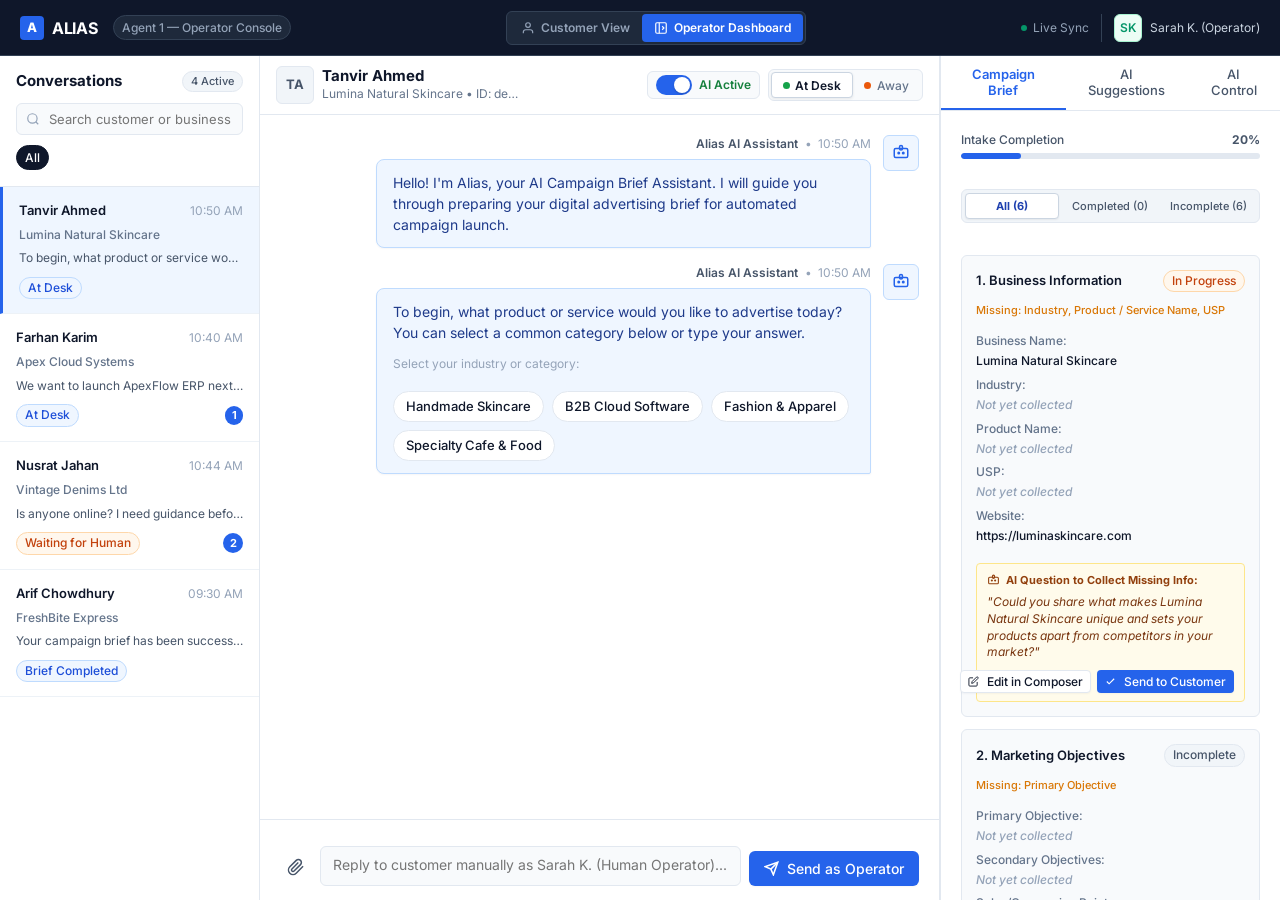
==== commit 41112dd5: "Add some features" ====
--- a/operator.html
+++ b/operator.html
@@ -4,11 +4,11 @@
   <meta charset="UTF-8">
   <meta name="viewport" content="width=device-width, initial-scale=1.0">
   <title>Alias — Human–AI Operator Dashboard</title>
-  <link rel="stylesheet" href="css/style.css?v=7">
-  <link rel="stylesheet" href="css/layout.css?v=7">
-  <link rel="stylesheet" href="css/components.css?v=7">
-  <link rel="stylesheet" href="css/chat.css?v=7">
-  <link rel="stylesheet" href="css/dashboard.css?v=7">
+  <link rel="stylesheet" href="css/style.css?v=27">
+  <link rel="stylesheet" href="css/layout.css?v=27">
+  <link rel="stylesheet" href="css/components.css?v=27">
+  <link rel="stylesheet" href="css/chat.css?v=27">
+  <link rel="stylesheet" href="css/dashboard.css?v=27">
 </head>
 <body>
   <div class="app-wrapper">
@@ -40,35 +40,30 @@
           <span>Live Sync</span>
         </div>
 
-        <!-- Operator Presence Switcher -->
-        <div class="presence-selector" role="group" aria-label="Operator Desk Presence">
-          <button class="presence-btn active" id="presence-btn-present" title="At Desk: AI displays response review window with auto-send countdown">
-            <span class="badge-dot active"></span> At Desk
-          </button>
-          <button class="presence-btn" id="presence-btn-away" title="Away: AI auto-sends immediately without waiting">
-            <span class="badge-dot warning"></span> Away
-          </button>
-        </div>
-
         <div style="display:flex; align-items:center; gap:0.5rem; font-size:12px; color:#cbd5e1; border-left:1px solid #334155; padding-left:0.75rem;">
           <div class="avatar avatar-human" style="width:28px; height:28px; font-size:12px;">SK</div>
-          <span>Sarah K. (Operator)</span>
+          <span class="operator-name-label">Sarah K. (Operator)</span>
         </div>
       </div>
     </header>
+
+    <!-- Responsive Backdrop Overlay for Drawers -->
+    <div class="sidebar-backdrop" id="sidebar-backdrop"></div>
 
     <!-- 3-Panel Operator Dashboard -->
     <main class="dashboard-container">
       
       <!-- Left Panel: Conversation List -->
-      <section class="conversations-sidebar" aria-label="Customer conversations">
+      <section class="conversations-sidebar" id="conversations-sidebar" aria-label="Customer conversations">
         <div class="sidebar-header">
           <div class="sidebar-title-row">
-            <span class="sidebar-title">
-              <svg width="18" height="18" viewBox="0 0 24 24" fill="none" stroke="currentColor" stroke-width="2"><path d="M21 15a2 2 0 0 1-2 2H7l-4 4V5a2 2 0 0 1 2-2h14a2 2 0 0 1 2 2z"/></svg>
-              Conversations
-            </span>
-            <span class="badge badge-neutral" style="font-size:11px;">4 Active</span>
+            <div class="sidebar-title-group">
+              <button class="btn-icon drawer-back-btn" id="btn-back-conv-sidebar" title="Click message icon to go back" aria-label="Back to chat">
+                <svg width="18" height="18" viewBox="0 0 24 24" fill="none" stroke="currentColor" stroke-width="2"><path d="M21 15a2 2 0 0 1-2 2H7l-4 4V5a2 2 0 0 1 2-2h14a2 2 0 0 1 2 2z"/></svg>
+              </button>
+              <span class="sidebar-title">Conversations</span>
+            </div>
+            <span class="badge badge-neutral" style="font-size:11px;" id="conv-count-badge">4 Active</span>
           </div>
 
           <!-- Search Input -->
@@ -80,12 +75,6 @@
           <!-- Filter Chips -->
           <div class="filter-chips">
             <button class="filter-chip active" data-filter="all">All</button>
-            <button class="filter-chip" data-filter="ai_active">AI Active</button>
-            <button class="filter-chip" data-filter="human_active">Human Active</button>
-            <button class="filter-chip" data-filter="copilot">AI Copilot</button>
-            <button class="filter-chip" data-filter="waiting">Waiting</button>
-            <button class="filter-chip" data-filter="unread">Unread</button>
-            <button class="filter-chip" data-filter="drafts">Pending Drafts</button>
           </div>
         </div>
 
@@ -99,58 +88,89 @@
       <section class="workspace-panel" aria-label="Conversation workspace">
         <!-- Header -->
         <div class="workspace-header">
-          <div class="workspace-customer-meta">
-            <div class="avatar avatar-customer" id="ws-customer-avatar" style="width:40px; height:40px; font-weight:700;">TA</div>
-            <div>
-              <div style="display:flex; align-items:center; gap:0.5rem;">
-                <div class="workspace-customer-name" id="ws-customer-name">Tanvir Ahmed</div>
-                <a href="index.html" class="btn btn-ghost btn-xs" id="ws-open-customer-view" title="Switch Customer View to this account" style="font-size:11px; padding:2px 6px; border:1px solid #e2e8f0;">
-                  ↗ Open in Customer View
-                </a>
+          <div class="workspace-header-left">
+            <button class="btn-icon sidebar-toggle-btn" id="btn-toggle-conv-sidebar" title="Toggle Conversations List" aria-label="Toggle Conversations">
+              <svg width="18" height="18" viewBox="0 0 24 24" fill="none" stroke="currentColor" stroke-width="2"><path d="M21 15a2 2 0 0 1-2 2H7l-4 4V5a2 2 0 0 1 2-2h14a2 2 0 0 1 2 2z"/></svg>
+              <span class="sidebar-toggle-badge" id="conv-toggle-badge">4</span>
+            </button>
+            <div class="workspace-customer-meta">
+              <div class="avatar avatar-customer" id="ws-customer-avatar" style="width:38px; height:38px; font-weight:700;">TA</div>
+              <div class="customer-meta-text">
+                <div style="display:flex; align-items:center;">
+                  <span class="workspace-customer-name" id="ws-customer-name">Tanvir Ahmed</span>
+                  <span id="ws-typing-pill" class="badge badge-primary" style="display:none; font-size:10px; margin-left:8px; padding:1px 6px;">typing...</span>
+                </div>
+                <div class="workspace-customer-sub" id="ws-business-name">Lumina Natural Skincare • ID: demo-001</div>
               </div>
-              <div class="workspace-customer-sub" id="ws-business-name">Lumina Natural Skincare • ID: demo-001</div>
-            </div>
-          </div>
-
-          <!-- Mode Segmented Control & Handoff Actions -->
+            </div>
+          </div>
+
+          <!-- Master AI Toggle + Unified Modes + Details Drawer Toggle -->
           <div class="workspace-controls">
-            <div class="mode-segmented-control" role="group" aria-label="Conversation Operating Mode">
-              <button class="mode-segment-btn active" id="mode-btn-auto" title="AI handles conversation independently">AI Auto</button>
-              <button class="mode-segment-btn" id="mode-btn-human" title="Human operator handles conversation directly">Human</button>
-              <button class="mode-segment-btn" id="mode-btn-copilot" title="AI suggests drafts; operator approves prior to sending">AI Copilot</button>
-            </div>
-
-            <!-- Quick Action Buttons -->
-            <button class="btn btn-warning btn-sm" id="btn-takeover" title="Take over conversation immediately from AI">
-              <svg width="13" height="13" viewBox="0 0 24 24" fill="none" stroke="currentColor" stroke-width="2"><path d="M19 21v-2a4 4 0 0 0-4-4H9a4 4 0 0 0-4 4v2"/><circle cx="12" cy="7" r="4"/></svg>
-              Take Over
-            </button>
-            <button class="btn btn-secondary btn-sm" id="btn-return-ai" style="display:none;" title="Return control back to automated AI intake">
-              <svg width="13" height="13" viewBox="0 0 24 24" fill="none" stroke="currentColor" stroke-width="2"><path d="M12 2a2 2 0 0 1 2 2v2a2 2 0 0 1-2 2 2 2 0 0 1-2-2V4a2 2 0 0 1 2-2z"/><rect width="18" height="12" x="3" y="6" rx="2"/></svg>
-              Return to AI
-            </button>
-          </div>
-        </div>
-
-        <!-- Status & Countdown Banner -->
-        <div class="workspace-status-banner banner-ai" id="ws-banner">
-          <span id="ws-banner-text"><strong>AI Automatic Active:</strong> Alias AI is autonomously conducting campaign intake.</span>
-          <span id="ws-banner-action"></span>
-        </div>
-
-        <!-- AI Pre-Send Review Card (for AI Auto mode with countdown & editing) -->
-        <div id="auto-review-container"></div>
-
-        <!-- Copilot Suggested Draft Container (Docked when available) -->
-        <div id="copilot-draft-container"></div>
+            <!-- Master AI On/Off Switch -->
+            <div class="ai-master-toggle-wrapper" title="Toggle AI Response Assistance on or off">
+              <label class="toggle-switch">
+                <input type="checkbox" id="master-ai-toggle" checked>
+                <span class="toggle-slider"></span>
+              </label>
+              <span class="ai-master-label" id="master-ai-label">AI Active</span>
+            </div>
+
+            <div class="mode-segmented-control" id="mode-segmented-control" role="radiogroup" aria-label="Conversation Operating Mode">
+              <button class="mode-segment-btn active" id="mode-btn-at-desk" title="At Desk: AI generates drafts in composer and waits indefinitely for your approval (No timer)">
+                <span class="badge-dot active" style="width:7px; height:7px; background:#16a34a;"></span> At Desk
+              </button>
+              <button class="mode-segment-btn" id="mode-btn-away" title="Away: AI handles conversation autonomously after configured delay">
+                <span class="badge-dot warning" style="width:7px; height:7px; background:#ea580c;"></span> Away
+              </button>
+            </div>
+
+            <!-- Details Sidebar Toggle Button (Brief & AI Controls) -->
+            <button class="btn-icon details-toggle-btn" id="btn-toggle-details-sidebar" title="Toggle Campaign Brief & AI Tools" aria-label="Toggle Campaign Brief & AI Tools">
+              <svg width="18" height="18" viewBox="0 0 24 24" fill="none" stroke="currentColor" stroke-width="2" stroke-linecap="round" stroke-linejoin="round"><line x1="4" y1="6" x2="20" y2="6"/><line x1="4" y1="12" x2="20" y2="12"/><line x1="4" y1="18" x2="20" y2="18"/></svg>
+            </button>
+          </div>
+        </div>
 
         <!-- Shared Message Timeline -->
         <div class="chat-messages operator-view" id="ws-chat-messages" role="log" aria-live="polite">
           <!-- Rendered dynamically with distinct sender labels -->
         </div>
 
+        <!-- Customer Typing Indicator (Messenger 3-Dot Animated Bubble) -->
+        <div id="operator-typing-indicator" class="typing-indicator-row" style="display:none;" aria-label="Customer typing">
+          <div class="avatar avatar-customer" id="operator-typing-avatar" style="width:28px; height:28px; font-size:11px; margin-right:8px; font-weight:700; flex-shrink:0;">TA</div>
+          <div class="typing-bubble">
+            <span class="typing-dot"></span>
+            <span class="typing-dot"></span>
+            <span class="typing-dot"></span>
+          </div>
+        </div>
+
         <!-- Operator Composer -->
-        <div class="chat-composer">
+        <div class="chat-composer" id="operator-chat-composer">
+          <!-- Docked Composer AI Draft Header -->
+          <div class="composer-draft-toolbar" id="composer-draft-toolbar" style="display:none;">
+            <div class="composer-draft-meta">
+              <span class="draft-toolbar-badge" id="composer-draft-badge">✨ AI Suggested Draft</span>
+              <span class="draft-toolbar-status" id="composer-draft-status">Awaiting Approval • No Timer</span>
+            </div>
+            <div class="composer-draft-actions">
+              <button class="btn btn-ghost btn-xs" id="btn-composer-draft-discard" title="Discard this AI draft">Discard</button>
+              <button class="btn btn-secondary btn-xs" id="btn-composer-draft-regen" title="Generate an alternative draft phrasing">
+                <svg width="12" height="12" viewBox="0 0 24 24" fill="none" stroke="currentColor" stroke-width="2"><path d="M21.5 2v6h-6M2.5 22v-6h6M2 11.5a10 10 0 0 1 18.8-4.3M22 12.5a10 10 0 0 1-18.8 4.3"/></svg>
+                Regenerate
+              </button>
+              <button class="btn btn-secondary btn-xs" id="btn-composer-draft-hold" style="display:none;" title="Pause auto-send countdown and edit text">
+                Pause & Edit
+              </button>
+              <button class="btn btn-primary btn-xs" id="btn-composer-draft-send" title="Approve and send to customer">
+                <svg width="12" height="12" viewBox="0 0 24 24" fill="none" stroke="currentColor" stroke-width="2.5"><polyline points="20 6 9 17 4 12"/></svg>
+                Send to Customer
+              </button>
+            </div>
+          </div>
+
           <!-- Attachment Preview Bar -->
           <div id="operator-attachment-preview-container" class="attachment-preview-bar"></div>
 
@@ -172,19 +192,19 @@
               <span>Send as Operator</span>
             </button>
           </div>
-          <div class="composer-footer">
-            <span>Replying as Human Operator (Sarah K.)</span>
-            <span>Enter to send • Shift+Enter for newline</span>
-          </div>
         </div>
       </section>
 
       <!-- Right Panel: Customer Information & AI Control Center -->
-      <aside class="details-sidebar" aria-label="Customer details and AI control center">
-        <!-- Tab Navigation -->
-        <div class="tabs-nav">
-          <button class="tab-btn active" id="tab-btn-campaign">Campaign Brief Progress</button>
-          <button class="tab-btn" id="tab-btn-aicontrol">AI Control Center</button>
+      <aside class="details-sidebar" id="details-sidebar" aria-label="Customer details and AI control center">
+        <!-- Tab Navigation (3 Tabs) + Three Horizontal Lines Icon to go back -->
+        <div class="tabs-nav" style="display:flex; align-items:center;">
+          <button class="btn-icon drawer-back-btn" id="btn-back-details-sidebar" title="Click to go back" aria-label="Back to chat">
+            <svg width="15" height="15" viewBox="0 0 24 24" fill="none" stroke="currentColor" stroke-width="2" stroke-linecap="round" stroke-linejoin="round"><line x1="4" y1="6" x2="20" y2="6"/><line x1="4" y1="12" x2="20" y2="12"/><line x1="4" y1="18" x2="20" y2="18"/></svg>
+          </button>
+          <button class="tab-btn active" id="tab-btn-campaign">Campaign Brief</button>
+          <button class="tab-btn" id="tab-btn-suggestions">AI Suggestions</button>
+          <button class="tab-btn" id="tab-btn-aicontrol">AI Control</button>
         </div>
 
         <!-- Tab 1: Campaign Brief Progress -->
@@ -200,6 +220,13 @@
             </div>
           </div>
 
+          <!-- 3-Way Filter Tabs: All, Completed, Incomplete -->
+          <div class="brief-filter-tabs" role="tablist" aria-label="Filter campaign intake sections">
+            <button class="brief-filter-btn active" id="brief-filter-all" data-brief-filter="all">All (6)</button>
+            <button class="brief-filter-btn" id="brief-filter-completed" data-brief-filter="completed">Completed (<span id="brief-count-completed">0</span>)</button>
+            <button class="brief-filter-btn" id="brief-filter-incomplete" data-brief-filter="incomplete">Incomplete (<span id="brief-count-incomplete">0</span>)</button>
+          </div>
+
           <!-- 6 Core Campaign Sections -->
           <div id="campaign-sections-container" style="display:flex; flex-direction:column; gap:0.75rem;">
             <!-- Rendered dynamically -->
@@ -213,38 +240,15 @@
           </div>
         </div>
 
-        <!-- Tab 2: AI Control Center -->
+        <!-- Tab 2: AI Suggestions (Proactive Intelligence & Recommendations) -->
+        <div class="tab-panel details-content" id="panel-suggestions" style="display:none;">
+          <div class="suggestions-container" id="suggestions-container">
+            <!-- Rendered dynamically by operator.js -->
+          </div>
+        </div>
+
+        <!-- Tab 3: AI Control Center -->
         <div class="tab-panel details-content" id="panel-aicontrol">
-          <!-- Global AI Controls -->
-          <div class="control-group">
-            <div class="control-group-title">
-              <svg width="16" height="16" viewBox="0 0 24 24" fill="none" stroke="currentColor" stroke-width="2"><circle cx="12" cy="12" r="3"/><path d="M19.4 15a1.65 1.65 0 0 0 .33 1.82l.06.06a2 2 0 0 1 0 2.83 2 2 0 0 1-2.83 0l-.06-.06a1.65 1.65 0 0 0-1.82-.33 1.65 1.65 0 0 0-1 1.51V21a2 2 0 0 1-2 2 2 2 0 0 1-2-2v-.09A1.65 1.65 0 0 0 9 19.4a1.65 1.65 0 0 0-1.82.33l-.06.06a2 2 0 0 1-2.83 0 2 2 0 0 1 0-2.83l.06-.06a1.65 1.65 0 0 0 .33-1.82 1.65 1.65 0 0 0-1.51-1H3a2 2 0 0 1-2-2 2 2 0 0 1 2-2h.09A1.65 1.65 0 0 0 4.6 9a1.65 1.65 0 0 0-.33-1.82l-.06-.06a2 2 0 0 1 0-2.83 2 2 0 0 1 2.83 0l.06.06a1.65 1.65 0 0 0 1.82.33H9a1.65 1.65 0 0 0 1-1.51V3a2 2 0 0 1 2-2 2 2 0 0 1 2 2v.09a1.65 1.65 0 0 0 1 1.51 1.65 1.65 0 0 0 1.82-.33l.06-.06a2 2 0 0 1 2.83 0 2 2 0 0 1 0 2.83l-.06.06a1.65 1.65 0 0 0-.33 1.82V9a1.65 1.65 0 0 0 1.51 1H21a2 2 0 0 1 2 2 2 2 0 0 1-2 2h-.09a1.65 1.65 0 0 0-1.51 1z"/></svg>
-              Global Policy Controls
-            </div>
-
-            <div class="control-row">
-              <div>
-                <div style="font-weight:600; font-size:13px;">Master AI Auto-Response</div>
-                <div style="font-size:11px; color:#64748b;">Allow AI to send automated messages</div>
-              </div>
-              <label class="toggle-switch">
-                <input type="checkbox" id="toggle-global-ai" checked>
-                <span class="toggle-slider"></span>
-              </label>
-            </div>
-
-            <div class="control-row">
-              <div>
-                <div style="font-weight:600; font-size:13px;">Global AI Copilot Mode</div>
-                <div style="font-size:11px; color:#64748b;">Generate drafts for human approval</div>
-              </div>
-              <label class="toggle-switch">
-                <input type="checkbox" id="toggle-global-copilot" checked>
-                <span class="toggle-slider"></span>
-              </label>
-            </div>
-          </div>
-
           <!-- Automatic Takeover Settings -->
           <div class="control-group">
             <div class="control-group-title">
@@ -257,11 +261,11 @@
             <div class="form-group" style="margin-top:0.35rem;">
               <label class="form-label">Waiting Period Delay</label>
               <select class="form-control" id="select-takeover-delay">
-                <option value="15">15 seconds (Demo Fast Simulation)</option>
+                <option value="15" selected>15 seconds (Demo Simulation)</option>
+                <option value="30">30 seconds</option>
+                <option value="60">1 minute</option>
                 <option value="120">2 minutes</option>
                 <option value="300">5 minutes</option>
-                <option value="600">10 minutes</option>
-                <option value="900">15 minutes</option>
               </select>
             </div>
           </div>
@@ -270,19 +274,19 @@
           <div class="control-group">
             <div class="control-group-title">
               <svg width="16" height="16" viewBox="0 0 24 24" fill="none" stroke="currentColor" stroke-width="2"><path d="M12 2a2 2 0 0 1 2 2v2a2 2 0 0 1-2 2 2 2 0 0 1-2-2V4a2 2 0 0 1 2-2z"/><rect width="18" height="12" x="3" y="6" rx="2"/></svg>
-              AI Pre-Send Review Window (Grace Period)
+              AI Away Mode Response Delay (Grace Period)
             </div>
             <div style="font-size:12px; color:#475569;">
-              When operator is At Desk, AI displays generated messages for this period allowing corrections. If you do not intervene, AI sends automatically when the timer reaches zero.
+              When in Away mode, AI waits for this delay period before auto-sending responses to the customer, allowing you to intervene if needed.
             </div>
             <div class="form-group" style="margin-top:0.35rem;">
-              <label class="form-label">Review Window Countdown</label>
+              <label class="form-label">Auto-Send Delay Countdown</label>
               <select class="form-control" id="select-review-delay">
-                <option value="5">5 seconds (Quick Peek)</option>
-                <option value="15" selected>15 seconds (Standard Review)</option>
-                <option value="30">30 seconds (Thorough Review)</option>
-                <option value="60">60 seconds (Extended Review)</option>
-                <option value="0">0 seconds (Instant Auto-Send)</option>
+                <option value="5">5 seconds (Quick)</option>
+                <option value="10">10 seconds</option>
+                <option value="15" selected>15 seconds (Standard)</option>
+                <option value="30">30 seconds (Thorough)</option>
+                <option value="60">60 seconds (Extended)</option>
               </select>
             </div>
           </div>
@@ -314,13 +318,13 @@
   </div>
 
   <!-- JavaScript Modules -->
-  <script src="js/state.js?v=7"></script>
-  <script src="js/campaign.js?v=7"></script>
-  <script src="js/mockAI.js?v=7"></script>
-  <script src="js/handoff.js?v=7"></script>
-  <script src="js/aiControl.js?v=7"></script>
-  <script src="js/chat.js?v=7"></script>
-  <script src="js/operator.js?v=7"></script>
+  <script src="js/state.js?v=27"></script>
+  <script src="js/campaign.js?v=27"></script>
+  <script src="js/mockAI.js?v=27"></script>
+  <script src="js/handoff.js?v=27"></script>
+  <script src="js/aiControl.js?v=27"></script>
+  <script src="js/chat.js?v=27"></script>
+  <script src="js/operator.js?v=27"></script>
 </body>
 </html>
 
--- a/css/layout.css
+++ b/css/layout.css
@@ -4,7 +4,8 @@
   display: flex;
   flex-direction: column;
   height: 100vh;
-  width: 100vw;
+  width: 100%;
+  max-width: 100%;
   overflow: hidden;
   background-color: var(--color-bg);
 }
@@ -123,36 +124,49 @@
   background-color: var(--color-success);
 }
 
-/* Customer Experience Layout (matches Operator Dashboard full-height workspace) */
+/* Customer Experience Layout (Focused Single-Column Conversational Portal) */
 .customer-layout {
   display: flex;
+  justify-content: center;
   height: calc(100vh - 56px);
   overflow: hidden;
   background-color: var(--color-bg);
-  width: 100vw;
-}
-
-/* Customer Profiles Sidebar */
-.customer-sidebar {
-  width: 310px;
-  min-width: 280px;
-  background: var(--color-surface);
-  border-right: 1px solid var(--color-border);
+  width: 100%;
+  max-width: 100%;
+}
+
+.customer-card-frame {
+  flex: 1;
+  max-width: 900px;
+  width: 100%;
+  margin: 0 auto;
+  background: white;
   display: flex;
   flex-direction: column;
   height: 100%;
   overflow: hidden;
-  flex-shrink: 0;
-}
-
-.customer-card-frame {
-  flex: 1;
-  min-width: 0;
+  border-left: 1px solid var(--color-border);
+  border-right: 1px solid var(--color-border);
+  box-shadow: 0 4px 16px rgba(0, 0, 0, 0.03);
+}
+
+.customer-profile-select {
+  font-size: 11px;
+  padding: 0.2rem 0.5rem;
+  border: 1px solid var(--color-border);
+  border-radius: var(--radius-sm);
+  background: #f8fafc;
+  color: #334155;
+  font-weight: 500;
+  cursor: pointer;
+  outline: none;
+  transition: all 0.15s ease;
+}
+
+.customer-profile-select:hover,
+.customer-profile-select:focus {
+  border-color: #94a3b8;
   background: white;
-  display: flex;
-  flex-direction: column;
-  height: 100%;
-  overflow: hidden;
 }
 
 /* Customer Intake Progress Stepper */
@@ -254,52 +268,328 @@
   background: var(--color-bg);
 }
 
-/* Responsive Rules */
-@media (max-width: 1024px) {
+/* Responsive Backdrop Overlay */
+.sidebar-backdrop {
+  display: none;
+  position: fixed;
+  top: 56px;
+  left: 0;
+  right: 0;
+  bottom: 0;
+  background: rgba(15, 23, 42, 0.45);
+  backdrop-filter: blur(2px);
+  -webkit-backdrop-filter: blur(2px);
+  z-index: 85;
+  opacity: 0;
+  pointer-events: none;
+  transition: opacity var(--transition-fast);
+}
+
+.sidebar-backdrop.active {
+  display: block;
+  opacity: 1;
+  pointer-events: auto;
+}
+
+/* ==========================================================================
+   Comprehensive Responsive System (Full Screen, Half Screen, Mobile)
+   ========================================================================== */
+
+/* 1. Large Displays & Desktop Full-Screen (>= 1100px) */
+@media (min-width: 1100px) {
   .dashboard-container {
-    grid-template-columns: 260px 1fr 320px;
-  }
-}
-
-@media (max-width: 860px) {
+    display: flex;
+    flex-direction: row;
+    width: 100%;
+    max-width: 100%;
+    height: calc(100vh - 56px);
+  }
+
+  .conversations-sidebar {
+    width: 270px;
+    min-width: 270px;
+    display: flex !important;
+    position: static !important;
+    transform: none !important;
+    box-shadow: none !important;
+  }
+
+  .workspace-panel {
+    flex: 1 1 0% !important;
+    min-width: 0 !important;
+    width: 100% !important;
+  }
+
+  .details-sidebar {
+    width: 350px;
+    min-width: 350px;
+    display: flex !important;
+    position: static !important;
+    transform: none !important;
+    box-shadow: none !important;
+  }
+
+  .sidebar-toggle-btn,
+  .details-toggle-btn,
+  .drawer-back-btn,
+  .sidebar-backdrop {
+    display: none !important;
+  }
+}
+
+/* 2. Half-Screen Snapped Window & Mid-Range Displays (900px - 1099px) */
+@media (min-width: 900px) and (max-width: 1099px) {
   .dashboard-container {
-    grid-template-columns: 1fr;
+    display: flex;
+    flex-direction: row;
+    width: 100%;
+    max-width: 100%;
+    height: calc(100vh - 56px);
+  }
+
+  .conversations-sidebar {
+    width: 240px;
+    min-width: 240px;
+    display: flex !important;
+    position: static !important;
+    transform: none !important;
+    box-shadow: none !important;
+  }
+
+  .workspace-panel {
+    flex: 1 1 0% !important;
+    min-width: 0 !important;
+    width: 100% !important;
+  }
+
+  .details-sidebar {
+    width: 320px;
+    min-width: 320px;
+    display: flex !important;
+    position: static !important;
+    transform: none !important;
+    box-shadow: none !important;
+  }
+
+  .sidebar-toggle-btn,
+  .details-toggle-btn,
+  .drawer-back-btn,
+  .sidebar-backdrop {
+    display: none !important;
+  }
+
+  .module-badge {
+    display: none !important;
+  }
+}
+
+/* 3. Narrow Half-Screen & Tablets (640px - 899px) */
+@media (min-width: 640px) and (max-width: 899px) {
+  .dashboard-container {
+    display: flex;
+    flex-direction: column;
+    width: 100%;
+    max-width: 100%;
+    height: calc(100vh - 56px);
     position: relative;
   }
 
-  .conversations-sidebar,
-  .details-sidebar {
-    display: none;
-    position: absolute;
-    top: 0;
+  .workspace-panel {
+    flex: 1 1 0% !important;
+    min-width: 0 !important;
+    width: 100% !important;
+    height: 100% !important;
+  }
+
+  .conversations-sidebar {
+    position: fixed;
+    top: 56px;
+    left: 0;
     bottom: 0;
     width: 300px;
-    z-index: 40;
-    box-shadow: var(--shadow-lg);
+    z-index: 100;
+    box-shadow: 6px 0 24px rgba(15, 23, 42, 0.2);
+    border-right: 1px solid var(--color-border);
+    transform: translateX(-100%);
+    transition: transform var(--transition-smooth);
+    background: white;
   }
 
   .conversations-sidebar.mobile-open {
+    transform: translateX(0);
+  }
+
+  .details-sidebar {
+    position: fixed;
+    top: 56px;
+    right: 0;
+    bottom: 0;
+    width: 360px;
+    z-index: 100;
+    box-shadow: -6px 0 24px rgba(15, 23, 42, 0.2);
+    border-left: 1px solid var(--color-border);
+    transform: translateX(100%);
+    transition: transform var(--transition-smooth);
+    background: white;
+  }
+
+  .details-sidebar.mobile-open {
+    transform: translateX(0);
+  }
+
+  .sidebar-toggle-btn {
+    display: inline-flex !important;
+  }
+
+  .details-toggle-btn {
+    display: inline-flex !important;
+  }
+
+  .drawer-back-btn {
+    display: inline-flex !important;
+  }
+
+  .sidebar-backdrop {
+    top: 56px;
+    z-index: 92;
+  }
+
+  .module-badge {
+    display: none !important;
+  }
+}
+
+/* 4. Mobile Responsive (< 640px) */
+@media (max-width: 639px) {
+  .app-nav {
+    height: 50px;
+    padding: 0 0.625rem;
+    gap: 0.5rem;
+  }
+
+  .brand-logo {
+    font-size: 15px;
+  }
+
+  .brand-icon {
+    width: 22px;
+    height: 22px;
+    font-size: 11px;
+  }
+
+  .module-badge {
+    display: none !important;
+  }
+
+  .nav-view-switcher {
+    padding: 2px;
+  }
+
+  .nav-switch-btn {
+    padding: 0.25rem 0.5rem;
+    font-size: 11px;
+    gap: 0.25rem;
+  }
+
+  .nav-switch-btn svg {
+    width: 12px;
+    height: 12px;
+  }
+
+  .operator-name-label {
+    display: none !important;
+  }
+
+  .sync-status-indicator span:last-child {
+    display: none !important;
+  }
+
+  .dashboard-container {
     display: flex;
+    flex-direction: column;
+    width: 100%;
+    max-width: 100%;
+    height: calc(100vh - 50px);
+    position: relative;
+  }
+
+  .workspace-panel {
+    flex: 1 1 0% !important;
+    min-width: 0 !important;
+    width: 100% !important;
+    height: 100% !important;
+  }
+
+  .conversations-sidebar {
+    position: fixed;
+    top: 50px;
     left: 0;
+    bottom: 0;
+    width: min(340px, 86vw);
+    z-index: 100;
+    box-shadow: 6px 0 24px rgba(15, 23, 42, 0.2);
+    border-right: 1px solid var(--color-border);
+    transform: translateX(-100%);
+    transition: transform var(--transition-smooth);
+    background: white;
+  }
+
+  .conversations-sidebar.mobile-open {
+    transform: translateX(0);
+  }
+
+  .details-sidebar {
+    position: fixed;
+    top: 50px;
+    right: 0;
+    bottom: 0;
+    width: min(380px, 92vw);
+    z-index: 100;
+    box-shadow: -6px 0 24px rgba(15, 23, 42, 0.2);
+    border-left: 1px solid var(--color-border);
+    transform: translateX(100%);
+    transition: transform var(--transition-smooth);
+    background: white;
   }
 
   .details-sidebar.mobile-open {
-    display: flex;
-    right: 0;
-  }
-
+    transform: translateX(0);
+  }
+
+  .sidebar-backdrop {
+    top: 50px;
+    z-index: 92;
+  }
+
+  .sidebar-toggle-btn {
+    display: inline-flex !important;
+  }
+
+  .details-toggle-btn {
+    display: inline-flex !important;
+  }
+
+  .drawer-back-btn {
+    display: inline-flex !important;
+  }
+
+  /* Customer View on Mobile */
   .customer-layout {
+    height: calc(100vh - 50px);
     padding: 0;
   }
 
   .customer-card-frame {
     max-width: 100%;
-    border-radius: 0;
-    border: none;
+    border-left: none;
+    border-right: none;
+    box-shadow: none;
   }
 
   .brief-drawer {
-    width: 100%;
-  }
-}
-
+    width: 100% !important;
+    top: 50px !important;
+    height: calc(100vh - 50px) !important;
+  }
+}
+
--- a/css/chat.css
+++ b/css/chat.css
@@ -374,32 +374,71 @@
   padding-top: 0.75rem;
 }
 
-/* Typing Indicator */
-.typing-indicator {
+/* Typing Indicator (Messenger 3-Dot Animated Bubble) */
+.typing-indicator-row {
+  display: flex;
+  align-items: center;
+  padding: 0.35rem 1.25rem 0.65rem 1.25rem;
+  animation: typingAppear 180ms ease-out;
+  flex-shrink: 0;
+  z-index: 5;
+}
+
+@keyframes typingAppear {
+  from { opacity: 0; transform: translateY(4px); }
+  to { opacity: 1; transform: translateY(0); }
+}
+
+.typing-bubble {
   display: inline-flex;
   align-items: center;
-  gap: 4px;
-  padding: 0.625rem 0.875rem;
-  background-color: var(--color-surface);
-  border: 1px solid var(--color-border);
-  border-radius: var(--radius-lg);
+  justify-content: center;
+  gap: 5px;
+  padding: 0.6rem 0.95rem;
+  background-color: #f1f5f9;
+  border: 1px solid #cbd5e1;
+  border-radius: 18px;
+  border-bottom-left-radius: 4px;
   width: fit-content;
+  box-shadow: 0 1px 3px rgba(0, 0, 0, 0.08);
 }
 
 .typing-dot {
-  width: 5px;
-  height: 5px;
-  background-color: var(--color-text-subtle);
+  width: 7px;
+  height: 7px;
+  background-color: #475569;
   border-radius: 50%;
+  display: inline-block;
   animation: typingBounce 1.2s infinite ease-in-out;
 }
 
-.typing-dot:nth-child(2) { animation-delay: 0.2s; }
-.typing-dot:nth-child(3) { animation-delay: 0.4s; }
+.typing-dot:nth-child(2) { animation-delay: 0.18s; }
+.typing-dot:nth-child(3) { animation-delay: 0.36s; }
 
 @keyframes typingBounce {
-  0%, 80%, 100% { transform: translateY(0); opacity: 0.4; }
-  40% { transform: translateY(-4px); opacity: 1; }
+  0%, 60%, 100% {
+    transform: translateY(0);
+    opacity: 0.35;
+  }
+  30% {
+    transform: translateY(-5px);
+    opacity: 1;
+  }
+}
+
+/* Mini dots in sidebar conversation card */
+.typing-dots-mini {
+  display: inline-flex;
+  align-items: center;
+  gap: 3px;
+  padding: 2px 0;
+  vertical-align: middle;
+}
+
+.typing-dots-mini .typing-dot {
+  width: 4px;
+  height: 4px;
+  background-color: var(--color-primary);
 }
 
 /* Chat Input Bar */
@@ -419,7 +458,9 @@
 }
 
 .composer-input {
-  flex: 1;
+  flex: 1 1 0%;
+  min-width: 0;
+  width: 100%;
   min-height: 40px;
   max-height: 120px;
   padding: 0.5rem 0.75rem;
@@ -516,3 +557,62 @@
   color: var(--color-text-main);
 }
 
+/* ==========================================================================
+   Chat Responsive Styles (Half-Screen & Mobile)
+   ========================================================================== */
+
+@media (max-width: 767px) {
+  .chat-messages {
+    padding: 0.75rem 0.625rem;
+    gap: 0.75rem;
+  }
+
+  .message-row {
+    max-width: 92%;
+    gap: 0.5rem;
+  }
+
+  .avatar {
+    width: 32px;
+    height: 32px;
+    font-size: 11px;
+  }
+
+  .bubble {
+    padding: 0.625rem 0.75rem;
+    font-size: 13px;
+  }
+
+  .card-grid {
+    grid-template-columns: 1fr 1fr;
+    gap: 0.45rem;
+  }
+
+  .selection-card {
+    padding: 0.625rem;
+  }
+
+  .selection-card-title {
+    font-size: 12px;
+  }
+
+  .selection-card-desc {
+    font-size: 11px;
+  }
+
+  .composer-controls {
+    gap: 0.4rem;
+  }
+
+  .composer-input {
+    font-size: 14px; /* Prevents auto-zoom on iOS */
+    padding: 0.45rem 0.625rem;
+  }
+}
+
+@media (max-width: 420px) {
+  .card-grid {
+    grid-template-columns: 1fr;
+  }
+}
+
--- a/css/dashboard.css
+++ b/css/dashboard.css
@@ -1,21 +1,27 @@
 /* ALIAS Operator Dashboard Layout & Styles */
 
 .dashboard-container {
-  display: grid;
-  grid-template-columns: 310px 1fr 380px;
-  height: calc(100vh - 56px); /* subtract top nav height */
+  display: flex;
+  width: 100%;
+  max-width: 100%;
+  height: calc(100vh - 56px);
   overflow: hidden;
   background-color: var(--color-bg);
+  position: relative;
 }
 
 /* Left Panel: Conversation List */
 .conversations-sidebar {
+  width: 260px;
+  min-width: 260px;
   border-right: 1px solid var(--color-border);
   background: var(--color-surface);
   display: flex;
   flex-direction: column;
   height: 100%;
   overflow: hidden;
+  flex-shrink: 0;
+  transition: transform var(--transition-smooth);
 }
 
 .sidebar-header {
@@ -30,6 +36,15 @@
   display: flex;
   align-items: center;
   justify-content: space-between;
+  gap: 0.5rem;
+  width: 100%;
+}
+
+.sidebar-title-group {
+  display: flex;
+  align-items: center;
+  gap: 0.5rem;
+  min-width: 0;
 }
 
 .sidebar-title {
@@ -39,6 +54,29 @@
   display: flex;
   align-items: center;
   gap: 0.5rem;
+  white-space: nowrap;
+}
+
+/* Drawer Back Button (Message Icon / Brief Icon that goes back to chat) */
+.drawer-back-btn {
+  display: inline-flex;
+  align-items: center;
+  justify-content: center;
+  width: 32px;
+  height: 32px;
+  border-radius: var(--radius-sm);
+  border: 1px solid var(--color-border);
+  background: white;
+  color: var(--color-primary);
+  cursor: pointer;
+  flex-shrink: 0;
+  transition: all var(--transition-fast);
+}
+
+.drawer-back-btn:hover {
+  background: var(--color-primary-light);
+  border-color: var(--color-primary);
+  color: var(--color-primary-dark);
 }
 
 .search-wrapper {
@@ -177,6 +215,9 @@
 
 /* Center Panel: Conversation Workspace */
 .workspace-panel {
+  flex: 1 1 0%;
+  min-width: 0;
+  width: 100%;
   display: flex;
   flex-direction: column;
   height: 100%;
@@ -186,18 +227,37 @@
 }
 
 .workspace-header {
-  padding: 0.75rem 1.25rem;
+  padding: 0.625rem 1rem;
   border-bottom: 1px solid var(--color-border);
   display: flex;
   align-items: center;
   justify-content: space-between;
   background: white;
+  flex-shrink: 0;
+  gap: 0.5rem;
+  min-width: 0;
+  flex-wrap: wrap;
+}
+
+.workspace-header-left {
+  display: flex;
+  align-items: center;
+  gap: 0.5rem;
+  min-width: 0;
+  flex: 1 1 auto;
 }
 
 .workspace-customer-meta {
   display: flex;
   align-items: center;
-  gap: 0.75rem;
+  gap: 0.5rem;
+  min-width: 0;
+  flex: 1 1 auto;
+}
+
+.customer-meta-text {
+  min-width: 0;
+  flex: 1 1 auto;
 }
 
 .workspace-customer-name {
@@ -205,17 +265,97 @@
   font-weight: 700;
   color: var(--color-text-main);
   line-height: 1.2;
+  white-space: nowrap;
+  overflow: hidden;
+  text-overflow: ellipsis;
+  max-width: 200px;
 }
 
 .workspace-customer-sub {
   font-size: var(--font-size-xs);
   color: var(--color-text-muted);
+  white-space: nowrap;
+  overflow: hidden;
+  text-overflow: ellipsis;
+  max-width: 200px;
 }
 
 .workspace-controls {
   display: flex;
   align-items: center;
-  gap: 0.625rem;
+  gap: 0.5rem;
+  flex-shrink: 0;
+}
+
+/* Sidebar Toggle Buttons for Half-Screen & Mobile */
+.sidebar-toggle-btn,
+.details-toggle-btn {
+  display: none;
+  align-items: center;
+  justify-content: center;
+  position: relative;
+  width: 36px;
+  height: 36px;
+  border-radius: var(--radius-sm);
+  border: 1px solid var(--color-border);
+  background: var(--color-surface);
+  color: var(--color-text-main);
+  cursor: pointer;
+  flex-shrink: 0;
+  transition: all var(--transition-fast);
+}
+
+.sidebar-toggle-btn:hover,
+.details-toggle-btn:hover {
+  background: var(--color-surface-hover);
+  border-color: #94a3b8;
+}
+
+.sidebar-toggle-badge {
+  position: absolute;
+  top: -4px;
+  right: -4px;
+  background: var(--color-primary);
+  color: white;
+  font-size: 10px;
+  font-weight: 700;
+  border-radius: var(--radius-full);
+  padding: 0 4px;
+  min-width: 16px;
+  height: 16px;
+  display: flex;
+  align-items: center;
+  justify-content: center;
+}
+
+.tabs-nav .drawer-back-btn {
+  width: 30px;
+  height: 30px;
+  margin-right: 0.25rem;
+}
+
+/* Master AI Toggle Switch */
+.ai-master-toggle-wrapper {
+  display: flex;
+  align-items: center;
+  gap: 0.45rem;
+  padding: 0.2rem 0.5rem;
+  background: var(--color-bg);
+  border: 1px solid var(--color-border);
+  border-radius: var(--radius-md);
+}
+
+.ai-master-label {
+  font-size: var(--font-size-xs);
+  font-weight: 600;
+  color: #15803d;
+  transition: color var(--transition-fast);
+  user-select: none;
+}
+
+.ai-master-label.disabled {
+  color: #64748b;
+  font-weight: 500;
 }
 
 /* Mode Switcher Group */
@@ -228,24 +368,184 @@
 }
 
 .mode-segment-btn {
-  padding: 0.25rem 0.625rem;
+  padding: 0.3rem 0.65rem;
   font-size: var(--font-size-xs);
   font-weight: 500;
   border-radius: var(--radius-sm);
   color: var(--color-text-muted);
   cursor: pointer;
   transition: all var(--transition-fast);
+  display: inline-flex;
+  align-items: center;
+  gap: 0.35rem;
+  user-select: none;
+  border: 1px solid transparent;
 }
 
 .mode-segment-btn:hover {
   color: var(--color-text-main);
+  background: rgba(255, 255, 255, 0.6);
 }
 
 .mode-segment-btn.active {
   background: white;
   color: var(--color-text-main);
   font-weight: 600;
-  box-shadow: var(--shadow-xs);
+  box-shadow: 0 1px 3px rgba(0, 0, 0, 0.08);
+  border-color: #cbd5e1;
+}
+
+.mode-segment-btn.disabled {
+  opacity: 0.35 !important;
+  cursor: not-allowed !important;
+  pointer-events: none !important;
+  filter: grayscale(1) !important;
+  background: transparent !important;
+  box-shadow: none !important;
+  border-color: transparent !important;
+}
+
+/* Docked Composer AI Draft Toolbar */
+.composer-draft-toolbar {
+  display: flex;
+  align-items: center;
+  justify-content: space-between;
+  padding: 0.45rem 0.75rem;
+  background: #f0fdf4;
+  border: 1px solid #bbf7d0;
+  border-bottom: none;
+  border-top-left-radius: var(--radius-md);
+  border-top-right-radius: var(--radius-md);
+  margin-bottom: -1px;
+}
+
+.composer-draft-toolbar.away-mode {
+  background: #fff7ed;
+  border-color: #fed7aa;
+}
+
+.composer-draft-meta {
+  display: flex;
+  align-items: center;
+  gap: 0.5rem;
+  font-size: var(--font-size-xs);
+}
+
+.draft-toolbar-badge {
+  font-weight: 700;
+  color: #166534;
+  display: inline-flex;
+  align-items: center;
+  gap: 0.25rem;
+}
+
+.composer-draft-toolbar.away-mode .draft-toolbar-badge {
+  color: #c2410c;
+}
+
+.draft-toolbar-status {
+  color: #15803d;
+  font-weight: 600;
+  background: #dcfce7;
+  padding: 0.15rem 0.45rem;
+  border-radius: var(--radius-full);
+  font-size: 11px;
+}
+
+.composer-draft-toolbar.away-mode .draft-toolbar-status {
+  color: #c2410c;
+  background: #ffedd5;
+}
+
+.composer-draft-actions {
+  display: flex;
+  align-items: center;
+  gap: 0.35rem;
+}
+
+/* Highlight composer input when draft is loaded */
+.composer-input.has-ai-draft {
+  border-top-left-radius: 0 !important;
+  border-top-right-radius: 0 !important;
+  border-color: #86efac !important;
+  background-color: #fafdfb;
+}
+
+.composer-input.has-ai-draft.away-mode {
+  border-color: #fdba74 !important;
+  background-color: #fffaf5;
+}
+
+/* Campaign Brief 3-Way Filter Tabs */
+.brief-filter-tabs {
+  display: flex;
+  gap: 0.25rem;
+  background: #f1f5f9;
+  padding: 3px;
+  border-radius: var(--radius-md);
+  margin: 0.625rem 0 0.75rem 0;
+  border: 1px solid var(--color-border);
+}
+
+.brief-filter-btn {
+  flex: 1;
+  padding: 0.3rem 0.4rem;
+  font-size: 11px;
+  font-weight: 500;
+  color: var(--color-text-secondary);
+  border-radius: var(--radius-sm);
+  cursor: pointer;
+  text-align: center;
+  transition: all var(--transition-fast);
+  border: 1px solid transparent;
+}
+
+.brief-filter-btn:hover {
+  color: var(--color-text-main);
+  background: rgba(255, 255, 255, 0.6);
+}
+
+.brief-filter-btn.active {
+  background: white;
+  color: var(--color-primary-dark);
+  font-weight: 700;
+  box-shadow: 0 1px 2px rgba(0, 0, 0, 0.06);
+  border-color: #cbd5e1;
+}
+
+/* AI Missing-Field Generator Box inside incomplete section card */
+.incomplete-ai-prompt-box {
+  margin-top: 0.5rem;
+  padding: 0.5rem 0.625rem;
+  background: #fffbeb;
+  border: 1px solid #fde68a;
+  border-radius: var(--radius-sm);
+  display: flex;
+  flex-direction: column;
+  gap: 0.35rem;
+}
+
+.incomplete-ai-prompt-title {
+  display: flex;
+  align-items: center;
+  gap: 0.35rem;
+  font-size: 11px;
+  font-weight: 700;
+  color: #92400e;
+}
+
+.incomplete-ai-prompt-text {
+  font-size: var(--font-size-xs);
+  color: #78350f;
+  line-height: 1.4;
+  font-style: italic;
+}
+
+.incomplete-ai-actions {
+  display: flex;
+  justify-content: flex-end;
+  gap: 0.35rem;
+  margin-top: 0.2rem;
 }
 
 /* Takeover / Return Banner */
@@ -349,11 +649,16 @@
 
 /* Right Panel: Customer Information & AI Control Panel */
 .details-sidebar {
+  width: 340px;
+  min-width: 340px;
   background: var(--color-surface);
   display: flex;
   flex-direction: column;
   height: 100%;
   overflow: hidden;
+  flex-shrink: 0;
+  border-left: 1px solid var(--color-border);
+  transition: transform var(--transition-smooth);
 }
 
 .details-content {
@@ -614,3 +919,281 @@
   gap: 0.4rem;
 }
 
+/* AI Suggestions Panel Styles */
+.suggestions-container {
+  display: flex;
+  flex-direction: column;
+  gap: 0.875rem;
+  padding: 0.25rem 0 1.5rem 0;
+}
+
+.suggestion-context-card {
+  padding: 0.75rem 0.875rem;
+  background: #f8fafc;
+  border: 1px solid var(--color-border);
+  border-radius: var(--radius-md);
+  display: flex;
+  flex-direction: column;
+  gap: 0.25rem;
+}
+
+.suggestion-context-tag {
+  display: inline-flex;
+  align-items: center;
+  gap: 0.35rem;
+  font-size: 11px;
+  font-weight: 700;
+  color: var(--color-primary-dark);
+}
+
+.suggestion-context-topic {
+  font-size: var(--font-size-sm);
+  font-weight: 600;
+  color: var(--color-text-main);
+}
+
+.suggestion-context-summary {
+  font-size: var(--font-size-xs);
+  color: #64748b;
+  line-height: 1.4;
+}
+
+.suggestion-main-card {
+  padding: 0.875rem;
+  background: white;
+  border: 1px solid #bfdbfe;
+  border-left: 4px solid var(--color-primary);
+  border-radius: var(--radius-md);
+  box-shadow: 0 2px 8px rgba(37, 99, 235, 0.06);
+  display: flex;
+  flex-direction: column;
+  gap: 0.625rem;
+}
+
+.suggestion-card-header {
+  display: flex;
+  align-items: center;
+  justify-content: space-between;
+}
+
+.suggestion-card-badge {
+  display: inline-flex;
+  align-items: center;
+  gap: 0.35rem;
+  font-size: 11px;
+  font-weight: 700;
+  color: #1e40af;
+  background: #eff6ff;
+  padding: 0.15rem 0.5rem;
+  border-radius: var(--radius-full);
+}
+
+.suggestion-card-text {
+  font-size: var(--font-size-sm);
+  color: #1e293b;
+  line-height: 1.5;
+  background: #f8fafc;
+  padding: 0.625rem 0.75rem;
+  border-radius: var(--radius-sm);
+  border: 1px solid #e2e8f0;
+  font-style: italic;
+}
+
+.suggestion-card-reason {
+  font-size: 11px;
+  color: #475569;
+  line-height: 1.4;
+}
+
+.suggestion-card-actions {
+  display: flex;
+  justify-content: flex-end;
+  gap: 0.4rem;
+  margin-top: 0.25rem;
+}
+
+.suggestion-section-title {
+  font-size: 11px;
+  font-weight: 700;
+  text-transform: uppercase;
+  letter-spacing: 0.05em;
+  color: #64748b;
+  margin-top: 0.25rem;
+}
+
+.suggestion-prompts-list {
+  display: flex;
+  flex-direction: column;
+  gap: 0.4rem;
+}
+
+.suggestion-prompt-chip {
+  text-align: left;
+  display: flex;
+  align-items: center;
+  gap: 0.5rem;
+  padding: 0.5rem 0.625rem;
+  background: white;
+  border: 1px solid var(--color-border);
+  border-radius: var(--radius-sm);
+  font-size: var(--font-size-xs);
+  color: var(--color-text-main);
+  cursor: pointer;
+  transition: all 0.15s ease;
+  line-height: 1.35;
+}
+
+.suggestion-prompt-chip:hover {
+  background: #f8fafc;
+  border-color: var(--color-primary);
+  color: var(--color-primary);
+}
+
+.suggestion-missing-box {
+  display: flex;
+  align-items: flex-start;
+  gap: 0.5rem;
+  padding: 0.625rem 0.75rem;
+  background: #fffbeb;
+  border: 1px solid #fde68a;
+  border-radius: var(--radius-sm);
+  color: #92400e;
+}
+
+
+/* Dynamic AI Question Cards in Suggestions */
+.suggestion-header-banner {
+  padding: 0.625rem 0.75rem;
+  background: #f1f5f9;
+  border: 1px solid var(--color-border);
+  border-radius: var(--radius-md);
+  display: flex;
+  justify-content: space-between;
+  align-items: center;
+}
+
+.suggestion-header-stage {
+  font-size: 11px;
+  font-weight: 700;
+  color: var(--color-primary-dark);
+  display: inline-flex;
+  align-items: center;
+  gap: 0.35rem;
+}
+
+.suggestion-question-card {
+  padding: 0.75rem;
+  background: white;
+  border: 1px solid #e2e8f0;
+  border-left: 3px solid var(--color-primary);
+  border-radius: var(--radius-md);
+  box-shadow: 0 1px 3px rgba(0, 0, 0, 0.04);
+  display: flex;
+  flex-direction: column;
+  gap: 0.45rem;
+  transition: border-color var(--transition-fast), box-shadow var(--transition-fast);
+}
+
+.suggestion-question-card:hover {
+  border-color: #93c5fd;
+  box-shadow: 0 2px 6px rgba(37, 99, 235, 0.08);
+}
+
+.suggestion-question-header {
+  display: flex;
+  align-items: center;
+  justify-content: space-between;
+  gap: 0.5rem;
+}
+
+.suggestion-question-title {
+  font-size: 11px;
+  font-weight: 600;
+  color: var(--color-text-secondary);
+}
+
+.suggestion-question-text {
+  font-size: var(--font-size-xs);
+  color: #1e293b;
+  line-height: 1.45;
+  background: #f8fafc;
+  padding: 0.5rem 0.65rem;
+  border-radius: var(--radius-sm);
+  border: 1px solid #e2e8f0;
+}
+
+/* ==========================================================================
+   Dashboard Responsive Rules (Half-Screen & Mobile)
+   ========================================================================== */
+
+@media (max-width: 960px) {
+  .workspace-header {
+    padding: 0.625rem 0.875rem;
+  }
+  .workspace-controls {
+    gap: 0.4rem;
+  }
+}
+
+@media (max-width: 680px) {
+  .workspace-header {
+    flex-direction: column;
+    align-items: stretch;
+    padding: 0.5rem 0.75rem;
+    gap: 0.45rem;
+  }
+
+  .workspace-header-left {
+    justify-content: space-between;
+    width: 100%;
+  }
+
+  .workspace-controls {
+    display: flex;
+    align-items: center;
+    justify-content: space-between;
+    width: 100%;
+    gap: 0.4rem;
+  }
+
+  .mode-segmented-control {
+    flex: 1;
+    display: flex;
+  }
+
+  .mode-segment-btn {
+    flex: 1;
+    justify-content: center;
+    padding: 0.35rem 0.25rem;
+    font-size: 11px;
+  }
+
+  .ai-master-toggle-wrapper {
+    padding: 0.2rem 0.4rem;
+  }
+
+  .composer-draft-toolbar {
+    flex-direction: column;
+    align-items: stretch;
+    padding: 0.45rem 0.625rem;
+    gap: 0.4rem;
+  }
+
+  .composer-draft-meta {
+    justify-content: space-between;
+    width: 100%;
+  }
+
+  .composer-draft-actions {
+    display: flex;
+    width: 100%;
+    gap: 0.35rem;
+  }
+
+  .composer-draft-actions .btn {
+    flex: 1;
+    justify-content: center;
+    padding: 0.35rem 0.25rem;
+    font-size: 11px;
+  }
+}
